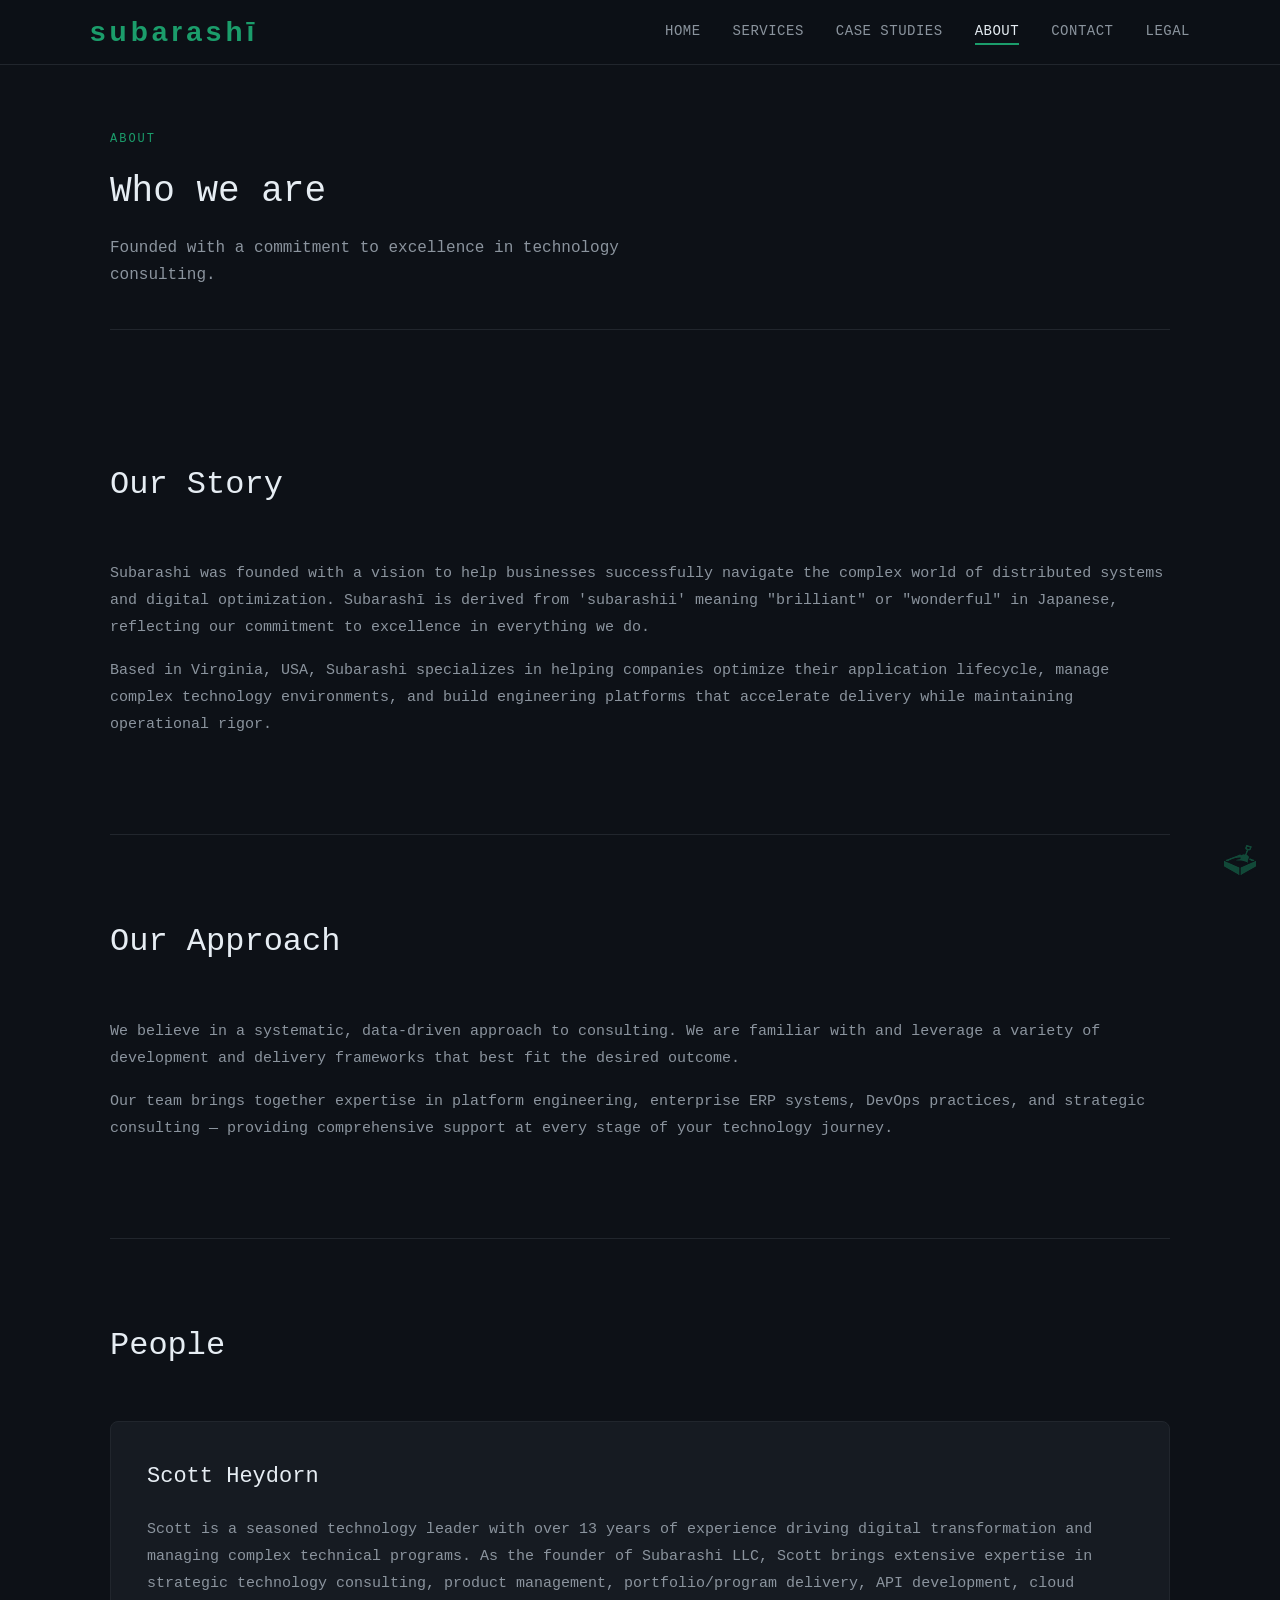
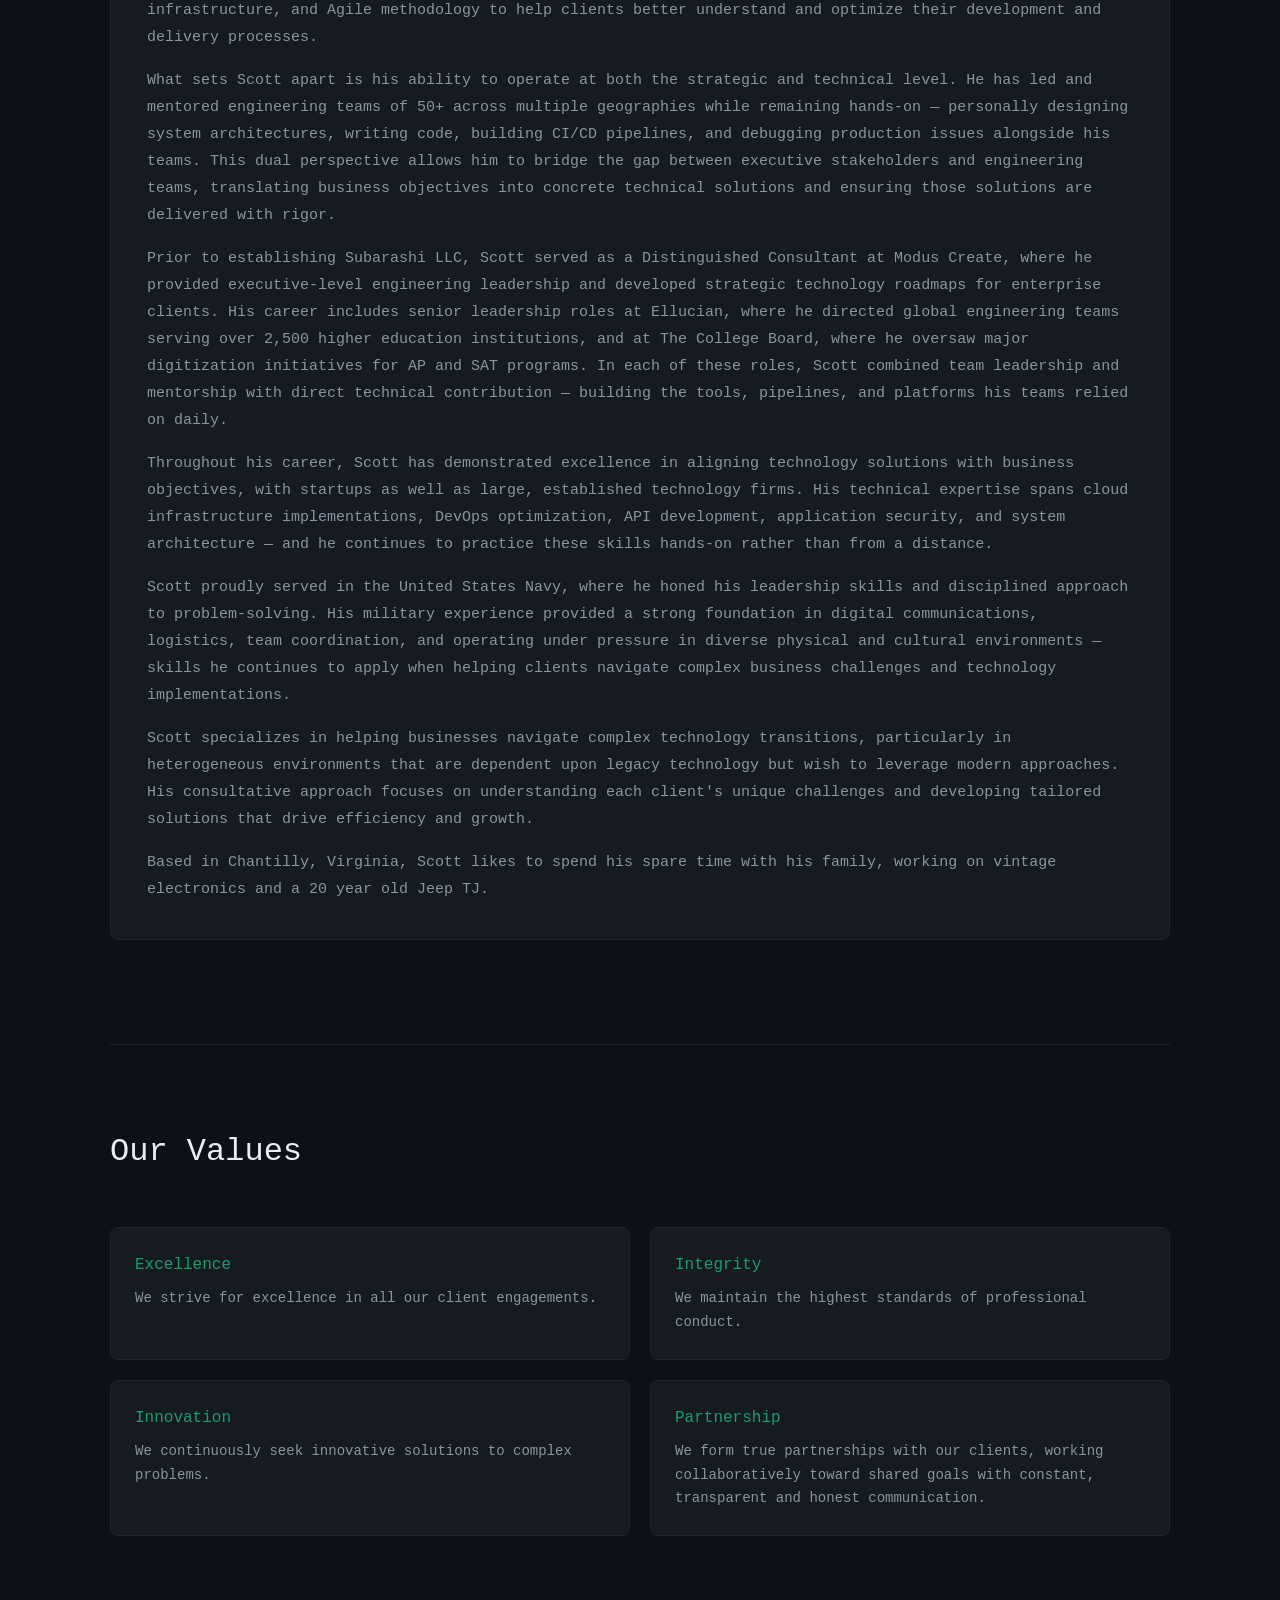
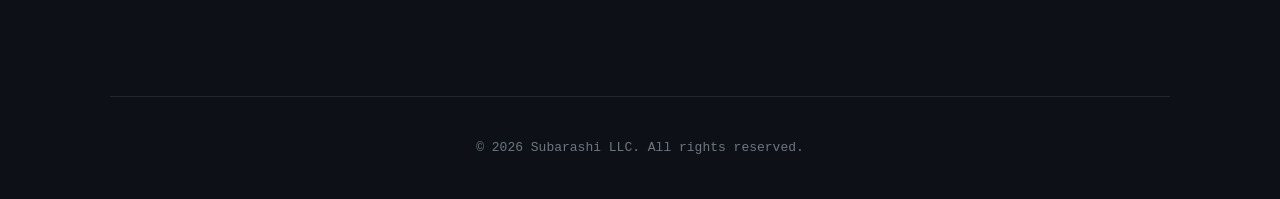
==== about.html @ 289e1848 "Use CSS mask-image for exact #1B9D6B green on floating icons Replaced CSS filter approximation with " ====
<!DOCTYPE html>
<html lang="en">
<head>
    <script data-goatcounter="https://subarashillc.goatcounter.com/count" async src="//gc.zgo.at/count.js"></script>
    <meta charset="UTF-8">
    <meta name="viewport" content="width=device-width, initial-scale=1.0">
    <title>About - Subarashi LLC</title>
    <link rel="stylesheet" href="styles/styles.css">
    <link rel="icon" type="image/png" sizes="32x32" href="/favicon-32x32.png">
    <link rel="icon" type="image/png" sizes="16x16" href="/favicon-16x16.png">
</head>
<body>
    <nav class="site-nav">
        <div class="nav-inner">
            <a href="index.html" class="nav-logo">subarash&#299;</a>
            <button class="nav-toggle" onclick="document.querySelector('.nav-links').classList.toggle('open')" aria-label="Toggle navigation">&#9776;</button>
            <ul class="nav-links">
                <li><a href="index.html">Home</a></li>
                <li><a href="services.html">Services</a></li>
                <li><a href="case-studies.html">Case Studies</a></li>
                <li><a href="about.html" class="active">About</a></li>
                <li><a href="contact.html">Contact</a></li>
                <li><a href="legal.html">Legal</a></li>
            </ul>
        </div>
    </nav>

    <div class="container">
        <div class="page-header">
            <span class="section-label">About</span>
            <h1>Who we are</h1>
            <p>Founded with a commitment to excellence in technology consulting.</p>
        </div>

        <section class="section section-divider">
            <div class="section-header">
                <h2>Our Story</h2>
            </div>
            <p style="color: #8b949e; font-size: 15px; line-height: 1.8;">Subarashi was founded with a vision to help businesses successfully navigate the complex world of distributed systems and digital optimization. Subarash&#299; is derived from 'subarashii' meaning "brilliant" or "wonderful" in Japanese, reflecting our commitment to excellence in everything we do.</p>
            <p style="color: #8b949e; font-size: 15px; line-height: 1.8;">Based in Virginia, USA, Subarashi specializes in helping companies optimize their application lifecycle, manage complex technology environments, and build engineering platforms that accelerate delivery while maintaining operational rigor.</p>
        </section>

        <section class="section section-divider">
            <div class="section-header">
                <h2>Our Approach</h2>
            </div>
            <p style="color: #8b949e; font-size: 15px; line-height: 1.8;">We believe in a systematic, data-driven approach to consulting. We are familiar with and leverage a variety of development and delivery frameworks that best fit the desired outcome.</p>
            <p style="color: #8b949e; font-size: 15px; line-height: 1.8;">Our team brings together expertise in platform engineering, enterprise ERP systems, DevOps practices, and strategic consulting &mdash; providing comprehensive support at every stage of your technology journey.</p>
        </section>

        <section class="section section-divider">
            <div class="section-header">
                <h2>People</h2>
            </div>

            <div class="team-member">
                <h3>Scott Heydorn</h3>
                <p>Scott is a seasoned technology leader with over 13 years of experience driving digital transformation and managing complex technical programs. As the founder of Subarashi LLC, Scott brings extensive expertise in strategic technology consulting, product management, portfolio/program delivery, API development, cloud infrastructure, and Agile methodology to help clients better understand and optimize their development and delivery processes.</p>

                <p>What sets Scott apart is his ability to operate at both the strategic and technical level. He has led and mentored engineering teams of 50+ across multiple geographies while remaining hands-on &mdash; personally designing system architectures, writing code, building CI/CD pipelines, and debugging production issues alongside his teams. This dual perspective allows him to bridge the gap between executive stakeholders and engineering teams, translating business objectives into concrete technical solutions and ensuring those solutions are delivered with rigor.</p>

                <p>Prior to establishing Subarashi LLC, Scott served as a Distinguished Consultant at Modus Create, where he provided executive-level engineering leadership and developed strategic technology roadmaps for enterprise clients. His career includes senior leadership roles at Ellucian, where he directed global engineering teams serving over 2,500 higher education institutions, and at The College Board, where he oversaw major digitization initiatives for AP and SAT programs. In each of these roles, Scott combined team leadership and mentorship with direct technical contribution &mdash; building the tools, pipelines, and platforms his teams relied on daily.</p>

                <p>Throughout his career, Scott has demonstrated excellence in aligning technology solutions with business objectives, with startups as well as large, established technology firms. His technical expertise spans cloud infrastructure implementations, DevOps optimization, API development, application security, and system architecture &mdash; and he continues to practice these skills hands-on rather than from a distance.</p>

                <p>Scott proudly served in the United States Navy, where he honed his leadership skills and disciplined approach to problem-solving. His military experience provided a strong foundation in digital communications, logistics, team coordination, and operating under pressure in diverse physical and cultural environments &mdash; skills he continues to apply when helping clients navigate complex business challenges and technology implementations.</p>

                <p>Scott specializes in helping businesses navigate complex technology transitions, particularly in heterogeneous environments that are dependent upon legacy technology but wish to leverage modern approaches. His consultative approach focuses on understanding each client's unique challenges and developing tailored solutions that drive efficiency and growth.</p>

                <p>Based in Chantilly, Virginia, Scott likes to spend his spare time with his family, working on vintage electronics and a 20 year old Jeep TJ.</p>
            </div>
        </section>

        <section class="section">
            <div class="section-header">
                <h2>Our Values</h2>
            </div>

            <div class="values-grid">
                <div class="value-item">
                    <h3>Excellence</h3>
                    <p>We strive for excellence in all our client engagements.</p>
                </div>
                <div class="value-item">
                    <h3>Integrity</h3>
                    <p>We maintain the highest standards of professional conduct.</p>
                </div>
                <div class="value-item">
                    <h3>Innovation</h3>
                    <p>We continuously seek innovative solutions to complex problems.</p>
                </div>
                <div class="value-item">
                    <h3>Partnership</h3>
                    <p>We form true partnerships with our clients, working collaboratively toward shared goals with constant, transparent and honest communication.</p>
                </div>
            </div>
        </section>

        <footer class="site-footer">
            <p>&copy; 2026 Subarashi LLC. All rights reserved.</p>
        </footer>
    </div>

    <a href="sandbox.html" class="sandbox-link" aria-label="Sandbox"></a>
</body>
</html>
---- styles/styles.css ----
/* Subarashi LLC - Dark & Modern Theme */

/* Satoshi font */
@import url('https://api.fontshare.com/v2/css?f[]=satoshi@400,500,700&display=swap');

/* ===== Base & Reset ===== */
*, *::before, *::after {
    box-sizing: border-box;
}

body {
    font-family: "Andale Mono", "Courier New", monospace;
    background-color: #0d1117;
    margin: 0;
    padding: 0;
    line-height: 1.7;
    color: #e6edf3;
}

a {
    color: #1B9D6B;
    text-decoration: none;
    transition: color 0.2s;
}

a:hover {
    color: #22b87d;
}

img {
    max-width: 100%;
    height: auto;
}

/* ===== Layout ===== */
.container {
    width: 90%;
    max-width: 1100px;
    margin: 0 auto;
    padding: 0 20px;
}

/* ===== Navigation ===== */
.site-nav {
    position: sticky;
    top: 0;
    z-index: 100;
    background-color: rgba(13, 17, 23, 0.95);
    backdrop-filter: blur(12px);
    border-bottom: 1px solid #21262d;
    padding: 0 20px;
}

.nav-inner {
    max-width: 1100px;
    margin: 0 auto;
    display: flex;
    align-items: center;
    justify-content: space-between;
    height: 64px;
}

.nav-logo {
    font-family: 'Satoshi', sans-serif;
    font-weight: 700;
    font-size: 28px;
    letter-spacing: 4px;
    text-transform: lowercase;
    color: #1B9D6B;
    text-decoration: none;
}

.nav-logo:hover {
    color: #22b87d;
}

.nav-links {
    display: flex;
    gap: 32px;
    list-style: none;
    margin: 0;
    padding: 0;
}

.nav-links a {
    color: #8b949e;
    font-size: 14px;
    letter-spacing: 0.5px;
    text-transform: uppercase;
    padding: 4px 0;
    border-bottom: 2px solid transparent;
    transition: color 0.2s, border-color 0.2s;
}

.nav-links a:hover,
.nav-links a.active {
    color: #e6edf3;
    border-bottom-color: #1B9D6B;
}

/* Mobile nav toggle */
.nav-toggle {
    display: none;
    background: none;
    border: none;
    color: #e6edf3;
    font-size: 24px;
    cursor: pointer;
    padding: 8px;
}

/* ===== Hero Section ===== */
.hero {
    padding: 100px 0 80px;
    text-align: center;
}

.hero h1 {
    font-size: 44px;
    font-weight: 400;
    margin: 0 0 24px;
    color: #e6edf3;
    letter-spacing: -0.5px;
}

.hero .accent {
    color: #1B9D6B;
}

.hero p {
    font-size: 18px;
    color: #8b949e;
    max-width: 680px;
    margin: 0 auto 40px;
    line-height: 1.8;
}

.hero-cta {
    display: flex;
    gap: 16px;
    justify-content: center;
    flex-wrap: wrap;
}

/* ===== Buttons ===== */
.btn {
    display: inline-block;
    padding: 12px 28px;
    border-radius: 6px;
    font-family: "Andale Mono", "Courier New", monospace;
    font-size: 14px;
    letter-spacing: 0.5px;
    text-transform: uppercase;
    text-decoration: none;
    transition: all 0.2s;
    cursor: pointer;
    border: none;
}

.btn-primary {
    background-color: #1B9D6B;
    color: #fff;
}

.btn-primary:hover {
    background-color: #22b87d;
    color: #fff;
}

.btn-outline {
    background: transparent;
    color: #8b949e;
    border: 1px solid #30363d;
}

.btn-outline:hover {
    color: #e6edf3;
    border-color: #8b949e;
}

/* ===== Section Layout ===== */
.section {
    padding: 80px 0;
}

.section-divider {
    border-bottom: 1px solid #21262d;
}

.section-header {
    margin-bottom: 48px;
}

.section-header h2 {
    font-size: 32px;
    font-weight: 400;
    margin: 0 0 16px;
    color: #e6edf3;
}

.section-header p {
    color: #8b949e;
    font-size: 16px;
    max-width: 600px;
}

.section-label {
    display: inline-block;
    font-size: 12px;
    letter-spacing: 2px;
    text-transform: uppercase;
    color: #1B9D6B;
    margin-bottom: 12px;
}

/* ===== Cards ===== */
.card {
    background-color: #161b22;
    border: 1px solid #21262d;
    border-radius: 8px;
    padding: 32px;
    transition: border-color 0.2s;
}

.card:hover {
    border-color: #30363d;
}

.card h3 {
    font-size: 20px;
    font-weight: 400;
    margin: 0 0 16px;
    color: #e6edf3;
}

.card p {
    color: #8b949e;
    margin: 0;
    font-size: 15px;
}

/* Card grid */
.card-grid {
    display: grid;
    gap: 24px;
}

.card-grid-2 {
    grid-template-columns: repeat(2, 1fr);
}

.card-grid-3 {
    grid-template-columns: repeat(3, 1fr);
}

/* ===== Service Cards ===== */
.service-card {
    background-color: #161b22;
    border: 1px solid #21262d;
    border-radius: 8px;
    padding: 36px;
    margin-bottom: 24px;
    border-left: 3px solid #1B9D6B;
    transition: border-color 0.2s;
}

.service-card:hover {
    border-color: #30363d;
    border-left-color: #22b87d;
}

.service-card h3 {
    font-size: 22px;
    font-weight: 400;
    margin: 0 0 16px;
    color: #e6edf3;
}

.service-card p {
    color: #8b949e;
    margin: 0;
    font-size: 15px;
    line-height: 1.8;
}

/* ===== Case Study Cards ===== */
.case-study {
    background-color: #161b22;
    border: 1px solid #21262d;
    border-radius: 8px;
    padding: 40px;
    margin-bottom: 32px;
}

.case-study-header {
    margin-bottom: 28px;
    padding-bottom: 24px;
    border-bottom: 1px solid #21262d;
}

.case-study-header h3 {
    font-size: 24px;
    font-weight: 400;
    margin: 0 0 8px;
    color: #e6edf3;
}

.case-study-header .industry {
    font-size: 14px;
    color: #1B9D6B;
    letter-spacing: 0.5px;
}

.case-study h4 {
    font-size: 16px;
    font-weight: 400;
    color: #e6edf3;
    margin: 24px 0 12px;
    text-transform: uppercase;
    letter-spacing: 1px;
}

.case-study p {
    color: #8b949e;
    font-size: 15px;
    line-height: 1.8;
    margin: 0 0 16px;
}

.case-study ul {
    color: #8b949e;
    font-size: 15px;
    line-height: 1.8;
    padding-left: 20px;
}

.case-study li {
    margin-bottom: 8px;
}

.metrics-grid {
    display: grid;
    grid-template-columns: repeat(auto-fit, minmax(180px, 1fr));
    gap: 16px;
    margin-top: 24px;
}

.metric {
    background-color: #0d1117;
    border: 1px solid #21262d;
    border-radius: 6px;
    padding: 20px;
    text-align: center;
}

.metric .value {
    display: block;
    font-size: 28px;
    color: #1B9D6B;
    margin-bottom: 4px;
}

.metric .label {
    font-size: 12px;
    color: #8b949e;
    text-transform: uppercase;
    letter-spacing: 1px;
}

/* ===== Highlights (homepage service preview) ===== */
.highlights {
    display: grid;
    grid-template-columns: repeat(3, 1fr);
    gap: 24px;
    margin-top: 48px;
}

.highlight-card {
    background-color: #161b22;
    border: 1px solid #21262d;
    border-radius: 8px;
    padding: 32px 24px;
    text-align: center;
    transition: border-color 0.2s;
}

.highlight-card:hover {
    border-color: #30363d;
}

.highlight-icon {
    font-size: 32px;
    margin-bottom: 16px;
    display: block;
    color: #1B9D6B;
    font-family: monospace;
}

.highlight-card h3 {
    font-size: 16px;
    font-weight: 400;
    color: #e6edf3;
    margin: 0 0 12px;
}

.highlight-card p {
    color: #8b949e;
    font-size: 14px;
    margin: 0;
    line-height: 1.7;
}

/* ===== About / Team ===== */
.team-member {
    background-color: #161b22;
    border: 1px solid #21262d;
    border-radius: 8px;
    padding: 36px;
    margin-bottom: 24px;
}

.team-member h3 {
    font-size: 22px;
    font-weight: 400;
    margin: 0 0 20px;
    color: #e6edf3;
}

.team-member p {
    color: #8b949e;
    font-size: 15px;
    line-height: 1.8;
    margin: 0 0 16px;
}

.team-member p:last-child {
    margin-bottom: 0;
}

.values-grid {
    display: grid;
    grid-template-columns: repeat(2, 1fr);
    gap: 20px;
}

.value-item {
    background-color: #161b22;
    border: 1px solid #21262d;
    border-radius: 8px;
    padding: 24px;
}

.value-item h3 {
    font-size: 16px;
    font-weight: 400;
    color: #1B9D6B;
    margin: 0 0 8px;
}

.value-item p {
    color: #8b949e;
    font-size: 14px;
    margin: 0;
}

/* ===== Contact ===== */
.contact-layout {
    display: grid;
    grid-template-columns: 1fr 1.5fr;
    gap: 40px;
}

.contact-info {
    margin-bottom: 0;
}

.contact-info p {
    color: #8b949e;
    font-size: 15px;
    margin-bottom: 20px;
}

.contact-detail {
    display: flex;
    align-items: center;
    gap: 12px;
    margin-bottom: 16px;
    color: #8b949e;
    font-size: 15px;
}

.contact-detail .label-text {
    color: #e6edf3;
    font-size: 14px;
    text-transform: uppercase;
    letter-spacing: 0.5px;
}

.contact-form {
    background-color: #161b22;
    border: 1px solid #21262d;
    border-radius: 8px;
    padding: 36px;
    border-left: none;
}

.form-group {
    margin-bottom: 20px;
}

label {
    display: block;
    margin-bottom: 6px;
    font-size: 14px;
    color: #8b949e;
    text-transform: uppercase;
    letter-spacing: 0.5px;
}

input, textarea, select {
    width: 100%;
    padding: 12px 14px;
    border: 1px solid #30363d;
    border-radius: 6px;
    font-family: "Andale Mono", "Courier New", monospace;
    font-size: 15px;
    background-color: #0d1117;
    color: #e6edf3;
    transition: border-color 0.2s;
}

input:focus, textarea:focus, select:focus {
    outline: none;
    border-color: #1B9D6B;
}

textarea {
    min-height: 150px;
    resize: vertical;
}

select {
    cursor: pointer;
    appearance: none;
    background-image: url("data:image/svg+xml,%3Csvg xmlns='http://www.w3.org/2000/svg' width='12' height='12' viewBox='0 0 12 12'%3E%3Cpath fill='%238b949e' d='M6 8L1 3h10z'/%3E%3C/svg%3E");
    background-repeat: no-repeat;
    background-position: right 14px center;
}

button[type="submit"] {
    background-color: #1B9D6B;
    color: #fff;
    border: none;
    padding: 14px 32px;
    border-radius: 6px;
    cursor: pointer;
    font-family: "Andale Mono", "Courier New", monospace;
    font-size: 14px;
    letter-spacing: 0.5px;
    text-transform: uppercase;
    transition: background-color 0.2s;
}

button[type="submit"]:hover {
    background-color: #22b87d;
}

button[type="submit"]:disabled {
    opacity: 0.6;
    cursor: not-allowed;
}

#formStatus {
    margin-top: 16px;
    font-size: 14px;
    color: #1B9D6B;
}

/* ===== Legal ===== */
.legal-section {
    margin-bottom: 48px;
}

.legal-section h3 {
    font-size: 16px;
    font-weight: 400;
    color: #e6edf3;
    margin-top: 24px;
}

.legal-section p {
    color: #8b949e;
    font-size: 15px;
}

/* ===== Page Header (non-hero) ===== */
.page-header {
    padding: 60px 0 40px;
    border-bottom: 1px solid #21262d;
    margin-bottom: 48px;
}

.page-header h1 {
    font-size: 36px;
    font-weight: 400;
    margin: 0 0 12px;
    color: #e6edf3;
}

.page-header p {
    color: #8b949e;
    font-size: 16px;
    margin: 0;
    max-width: 600px;
}

/* ===== Footer ===== */
.site-footer {
    border-top: 1px solid #21262d;
    padding: 40px 0;
    margin-top: 80px;
    text-align: center;
}

.site-footer p {
    color: #6e7681;
    font-size: 13px;
    margin: 0;
}

/* ===== Sandbox Link (fixed) ===== */
.sandbox-link {
    position: fixed;
    bottom: 24px;
    right: 24px;
    z-index: 9999;
    width: 32px;
    height: 32px;
    opacity: 0.4;
    transition: opacity 0.2s;
    background-color: #1B9D6B;
    -webkit-mask: url(../images/sandbox.png) center/contain no-repeat;
    mask: url(../images/sandbox.png) center/contain no-repeat;
}

.sandbox-link:hover {
    opacity: 0.8;
}

/* ===== Sandbox Page ===== */
.sandbox-hero {
    text-align: center;
    padding: 80px 0 48px;
}

.sandbox-hero h1 {
    font-size: 36px;
    font-weight: 400;
    margin: 0 0 20px;
}

.sandbox-hero p {
    color: #8b949e;
    max-width: 600px;
    margin: 0 auto;
    font-size: 15px;
}

.project-table {
    width: 100%;
    background-color: #161b22;
    border-radius: 8px;
    border-collapse: collapse;
    border: 1px solid #21262d;
    margin-bottom: 40px;
    overflow: hidden;
}

.project-table th {
    background-color: #1c2128;
    color: #1B9D6B;
    text-align: left;
    padding: 14px 20px;
    font-weight: 400;
    font-size: 12px;
    text-transform: uppercase;
    letter-spacing: 1.5px;
    border-bottom: 1px solid #21262d;
}

.project-table td {
    padding: 14px 20px;
    border-bottom: 1px solid #21262d;
    color: #8b949e;
    font-size: 14px;
}

.project-table tr:last-child td {
    border-bottom: none;
}

.project-table tr:hover td {
    background-color: #1c2128;
}

.project-table td:first-child {
    color: #e6edf3;
}

.project-link {
    color: #1B9D6B;
}

.project-link:hover {
    color: #22b87d;
}

.project-section {
    display: none;
    background-color: #161b22;
    border: 1px solid #21262d;
    padding: 36px;
    border-radius: 8px;
    margin-bottom: 40px;
}

.project-section:target {
    display: block;
}

.project-section h2 {
    font-size: 24px;
    font-weight: 400;
    margin: 0 0 20px;
    padding-bottom: 16px;
    border-bottom: 1px solid #21262d;
    color: #e6edf3;
}

.project-section p {
    color: #8b949e;
    font-size: 15px;
}

.back-to-table {
    display: inline-block;
    margin-top: 20px;
    color: #1B9D6B;
    font-size: 14px;
}

.sandbox-home-link {
    position: fixed;
    bottom: 24px;
    right: 24px;
    z-index: 9999;
    width: 32px;
    height: 32px;
    opacity: 0.4;
    transition: opacity 0.2s;
    background-color: #1B9D6B;
    -webkit-mask: url(../images/home.png) center/contain no-repeat;
    mask: url(../images/home.png) center/contain no-repeat;
}

.sandbox-home-link:hover {
    opacity: 0.8;
}

/* ===== Typography ===== */
h1, h2, h3, h4 {
    font-weight: 400;
}

h2 {
    font-size: 28px;
    margin-top: 0;
    margin-bottom: 20px;
    color: #e6edf3;
}

h3 {
    font-size: 20px;
    margin-top: 24px;
    color: #e6edf3;
}

p {
    margin-bottom: 16px;
}

/* ===== Responsive ===== */
@media (max-width: 768px) {
    .nav-links {
        display: none;
        flex-direction: column;
        position: absolute;
        top: 64px;
        left: 0;
        right: 0;
        background-color: rgba(13, 17, 23, 0.98);
        border-bottom: 1px solid #21262d;
        padding: 16px 24px;
        gap: 0;
    }

    .nav-links.open {
        display: flex;
    }

    .nav-links a {
        padding: 12px 0;
        border-bottom: none;
    }

    .nav-toggle {
        display: block;
    }

    .hero {
        padding: 60px 0 48px;
    }

    .hero h1 {
        font-size: 28px;
    }

    .hero p {
        font-size: 16px;
    }

    .highlights {
        grid-template-columns: 1fr;
    }

    .card-grid-2,
    .card-grid-3 {
        grid-template-columns: 1fr;
    }

    .values-grid {
        grid-template-columns: 1fr;
    }

    .contact-layout {
        grid-template-columns: 1fr;
    }

    .page-header {
        padding: 40px 0 24px;
    }

    .page-header h1 {
        font-size: 28px;
    }

    .metrics-grid {
        grid-template-columns: repeat(2, 1fr);
    }

    .section {
        padding: 48px 0;
    }

    .case-study {
        padding: 24px;
    }
}

@media (max-width: 480px) {
    .metrics-grid {
        grid-template-columns: 1fr;
    }

    .hero-cta {
        flex-direction: column;
        align-items: center;
    }
}
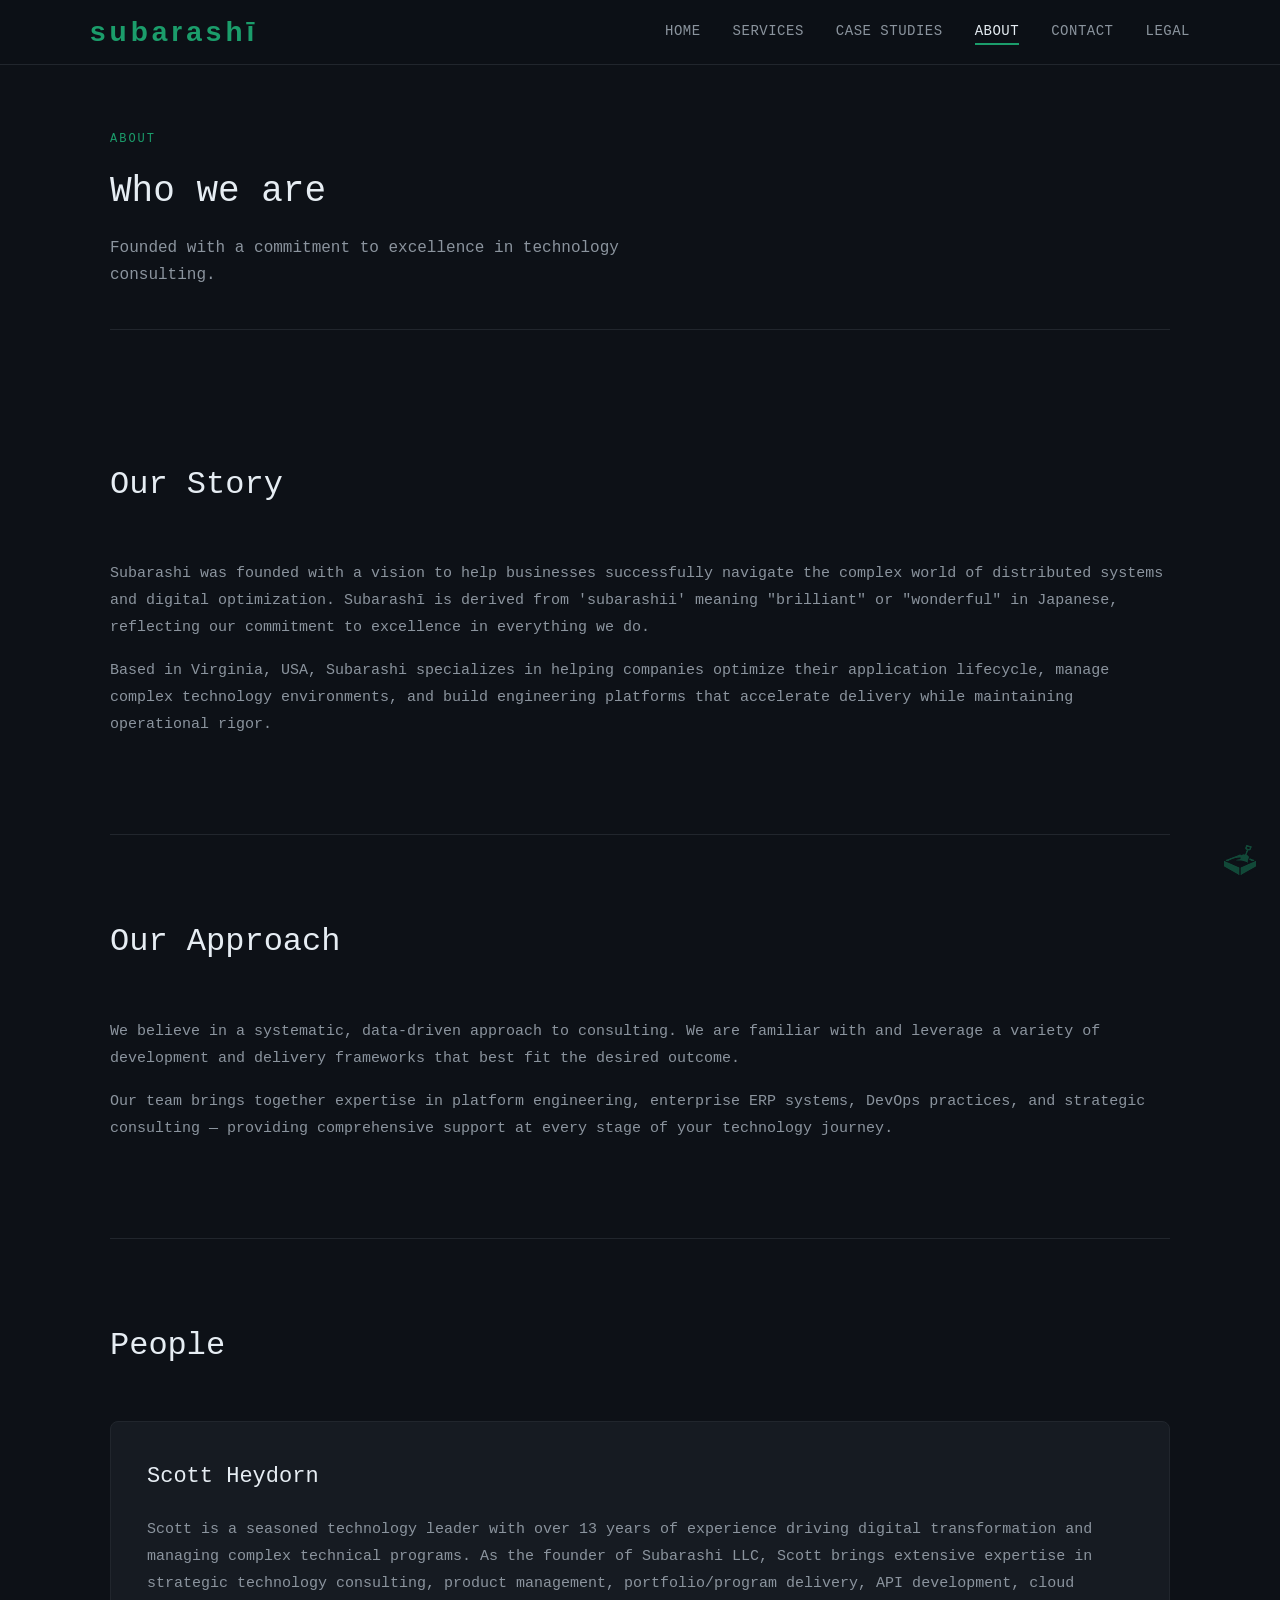
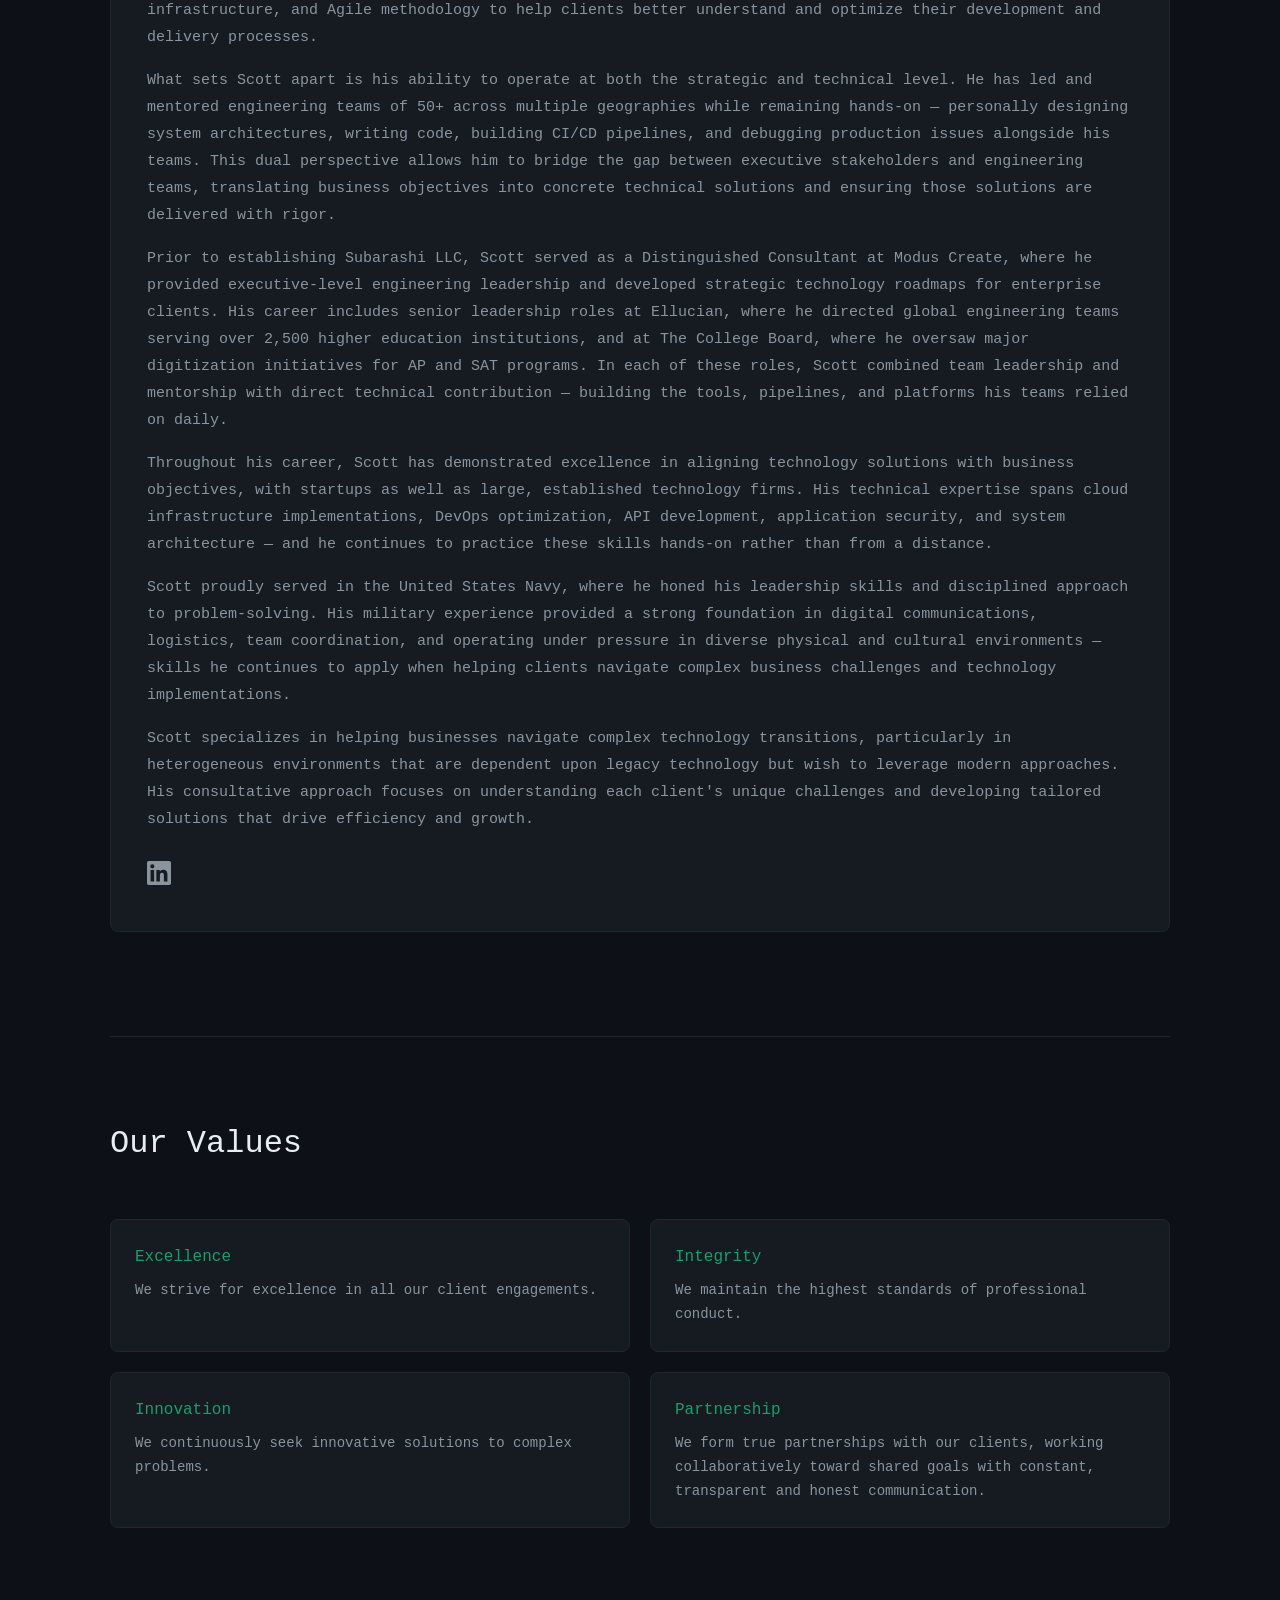
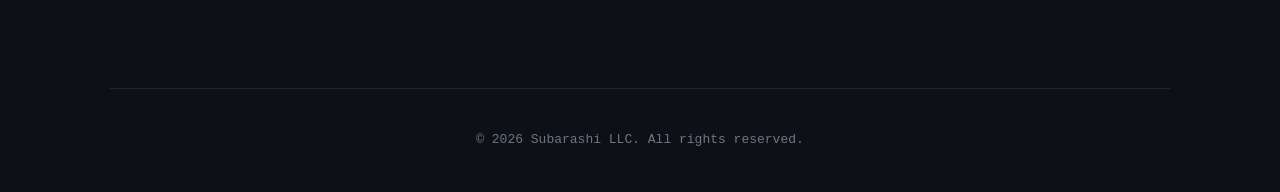
==== commit b60c160c: "Replace personal bio line with LinkedIn icon link on about page Co-Authored-By: Claude Opus 4.6 <nor" ====
--- a/about.html
+++ b/about.html
@@ -67,7 +67,9 @@
 
                 <p>Scott specializes in helping businesses navigate complex technology transitions, particularly in heterogeneous environments that are dependent upon legacy technology but wish to leverage modern approaches. His consultative approach focuses on understanding each client's unique challenges and developing tailored solutions that drive efficiency and growth.</p>
 
-                <p>Based in Chantilly, Virginia, Scott likes to spend his spare time with his family, working on vintage electronics and a 20 year old Jeep TJ.</p>
+                <a href="https://www.linkedin.com/in/scottheydorn/" target="_blank" rel="noopener noreferrer" aria-label="Scott Heydorn on LinkedIn" class="linkedin-link">
+                    <svg xmlns="http://www.w3.org/2000/svg" width="24" height="24" viewBox="0 0 24 24" fill="currentColor"><path d="M20.447 20.452h-3.554v-5.569c0-1.328-.027-3.037-1.852-3.037-1.853 0-2.136 1.445-2.136 2.939v5.667H9.351V9h3.414v1.561h.046c.477-.9 1.637-1.85 3.37-1.85 3.601 0 4.267 2.37 4.267 5.455v6.286zM5.337 7.433a2.062 2.062 0 01-2.063-2.065 2.064 2.064 0 112.063 2.065zm1.782 13.019H3.555V9h3.564v11.452zM22.225 0H1.771C.792 0 0 .774 0 1.729v20.542C0 23.227.792 24 1.771 24h20.451C23.2 24 24 23.227 24 22.271V1.729C24 .774 23.2 0 22.222 0h.003z"/></svg>
+                </a>
             </div>
         </section>
 
--- a/styles/styles.css
+++ b/styles/styles.css
@@ -437,6 +437,22 @@
     margin-bottom: 0;
 }
 
+.linkedin-link {
+    display: inline-block;
+    margin-top: 12px;
+    color: #8b949e;
+    transition: color 0.2s;
+}
+
+.linkedin-link:hover {
+    color: #1B9D6B;
+}
+
+.linkedin-link svg {
+    width: 24px;
+    height: 24px;
+}
+
 .values-grid {
     display: grid;
     grid-template-columns: repeat(2, 1fr);
@@ -647,16 +663,218 @@
     opacity: 0.8;
 }
 
+/* ===== Sandbox Project Content ===== */
+.project-section figure {
+    margin: 1.5rem 0;
+}
+
+.project-section figure img {
+    max-width: 50%;
+    height: auto;
+    display: block;
+    border-radius: 4px;
+    margin: 0 auto;
+    cursor: zoom-in;
+}
+
+/* ===== Lightbox Overlay ===== */
+.lightbox-overlay {
+    display: none;
+    position: fixed;
+    top: 0;
+    left: 0;
+    width: 100%;
+    height: 100%;
+    background: rgba(0, 0, 0, 0.9);
+    z-index: 10000;
+    justify-content: center;
+    align-items: center;
+    cursor: zoom-out;
+}
+
+.lightbox-overlay.active {
+    display: flex;
+}
+
+.lightbox-overlay img {
+    max-width: 90%;
+    max-height: 90vh;
+    border-radius: 4px;
+}
+
+.lightbox-close {
+    position: fixed;
+    top: 20px;
+    right: 24px;
+    z-index: 10001;
+    color: #8b949e;
+    font-size: 28px;
+    cursor: pointer;
+    background: none;
+    border: none;
+    line-height: 1;
+    transition: color 0.2s;
+}
+
+.lightbox-close:hover {
+    color: #c9d1d9;
+}
+
+#pragotron-master-clock figure img {
+    max-width: 25%;
+}
+
+.project-section figcaption {
+    font-size: 0.85em;
+    color: #8b949e;
+    margin-top: 0.5rem;
+    font-style: italic;
+    text-align: center;
+}
+
+.project-section pre {
+    background: #161b22;
+    border: 1px solid #21262d;
+    padding: 1rem;
+    overflow-x: auto;
+    border-radius: 4px;
+    margin: 1rem 0;
+}
+
+.project-section pre code {
+    font-family: ui-monospace, SFMono-Regular, Menlo, monospace;
+    font-size: 0.85em;
+    color: #c9d1d9;
+}
+
+.project-section ol {
+    padding-left: 1.5rem;
+}
+
+.project-section ol li {
+    margin-bottom: 0.5rem;
+}
+
 /* ===== Sandbox Page ===== */
 .sandbox-hero {
     text-align: center;
     padding: 80px 0 48px;
+    position: relative;
+}
+
+.sand-cloud {
+    position: absolute;
+    top: 55px;
+    left: 50%;
+    transform: translateX(-50%);
+    width: 500px;
+    height: 180px;
+    pointer-events: none;
+}
+
+.sand-particles {
+    position: absolute;
+    width: 4px;
+    height: 4px;
+    top: 50%;
+    left: 50%;
+    border-radius: 50%;
+    background: transparent;
+    box-shadow:
+        /* dense inner cluster */
+        -12px -5px 5px 1px rgba(194, 164, 108, 0.30),
+        8px -12px 6px 2px rgba(210, 180, 120, 0.28),
+        -25px 10px 5px 1px rgba(220, 190, 130, 0.25),
+        20px 8px 7px 2px rgba(194, 164, 108, 0.26),
+        -5px 18px 5px 1px rgba(210, 180, 120, 0.22),
+        35px -5px 6px 2px rgba(194, 164, 108, 0.24),
+        -40px -8px 7px 1px rgba(220, 190, 130, 0.22),
+        15px -22px 5px 2px rgba(194, 164, 108, 0.20),
+        /* mid ring - chunkier */
+        -65px -18px 7px 2px rgba(194, 164, 108, 0.28),
+        -50px 15px 8px 3px rgba(210, 180, 120, 0.24),
+        -80px 5px 6px 2px rgba(220, 190, 130, 0.20),
+        55px -20px 7px 2px rgba(194, 164, 108, 0.26),
+        70px 10px 8px 3px rgba(210, 180, 120, 0.22),
+        45px 22px 6px 2px rgba(194, 164, 108, 0.20),
+        -35px -30px 7px 2px rgba(220, 190, 130, 0.18),
+        30px -28px 6px 1px rgba(194, 164, 108, 0.22),
+        -55px 28px 8px 2px rgba(210, 180, 120, 0.16),
+        60px -32px 7px 2px rgba(194, 164, 108, 0.18),
+        -20px 35px 6px 2px rgba(220, 190, 130, 0.15),
+        /* outer scatter - messy spread */
+        -110px -12px 8px 3px rgba(194, 164, 108, 0.16),
+        -95px 20px 7px 2px rgba(210, 180, 120, 0.14),
+        -130px 8px 9px 3px rgba(194, 164, 108, 0.10),
+        100px -15px 8px 2px rgba(220, 190, 130, 0.16),
+        120px 5px 7px 3px rgba(194, 164, 108, 0.14),
+        85px 25px 9px 2px rgba(210, 180, 120, 0.12),
+        140px -8px 8px 2px rgba(194, 164, 108, 0.08),
+        -140px -5px 7px 2px rgba(210, 180, 120, 0.08),
+        -120px 30px 9px 3px rgba(220, 190, 130, 0.07),
+        110px 30px 8px 2px rgba(194, 164, 108, 0.09),
+        /* stray outliers */
+        -160px 15px 6px 2px rgba(194, 164, 108, 0.06),
+        160px -18px 7px 2px rgba(210, 180, 120, 0.06),
+        -150px -25px 8px 3px rgba(220, 190, 130, 0.05),
+        150px 20px 6px 2px rgba(194, 164, 108, 0.06),
+        -10px -42px 7px 2px rgba(210, 180, 120, 0.08),
+        25px 40px 6px 2px rgba(194, 164, 108, 0.07),
+        -70px -40px 8px 2px rgba(220, 190, 130, 0.08),
+        80px -42px 7px 3px rgba(194, 164, 108, 0.07),
+        -45px 42px 6px 2px rgba(210, 180, 120, 0.06),
+        50px 38px 8px 2px rgba(220, 190, 130, 0.07);
 }
 
 .sandbox-hero h1 {
-    font-size: 36px;
-    font-weight: 400;
+    font-family: 'Satoshi', sans-serif;
+    font-size: 42px;
+    font-weight: 700;
+    color: #1B9D6B;
     margin: 0 0 20px;
+    position: relative;
+    display: inline-block;
+}
+
+.sandbox-hero h1::before {
+    content: '';
+    position: absolute;
+    top: 50%;
+    left: 50%;
+    transform: translate(-50%, -50%);
+    width: 420px;
+    height: 160px;
+    background: radial-gradient(ellipse at center,
+        rgba(194, 164, 108, 0.22) 0%,
+        rgba(194, 164, 108, 0.12) 30%,
+        rgba(194, 164, 108, 0.05) 55%,
+        transparent 75%);
+    border-radius: 50%;
+    z-index: 0;
+    pointer-events: none;
+}
+
+.sandbox-hero h1 span {
+    position: relative;
+    z-index: 1;
+}
+
+.sandbox-hero h1::after {
+    content: '';
+    position: absolute;
+    top: 55%;
+    left: 50%;
+    transform: translate(-50%, -50%);
+    width: 320px;
+    height: 110px;
+    background: radial-gradient(ellipse at center,
+        rgba(210, 180, 120, 0.16) 0%,
+        rgba(210, 180, 120, 0.08) 40%,
+        transparent 70%);
+    border-radius: 50%;
+    z-index: 0;
+    pointer-events: none;
+    filter: blur(2px);
 }
 
 .sandbox-hero p {
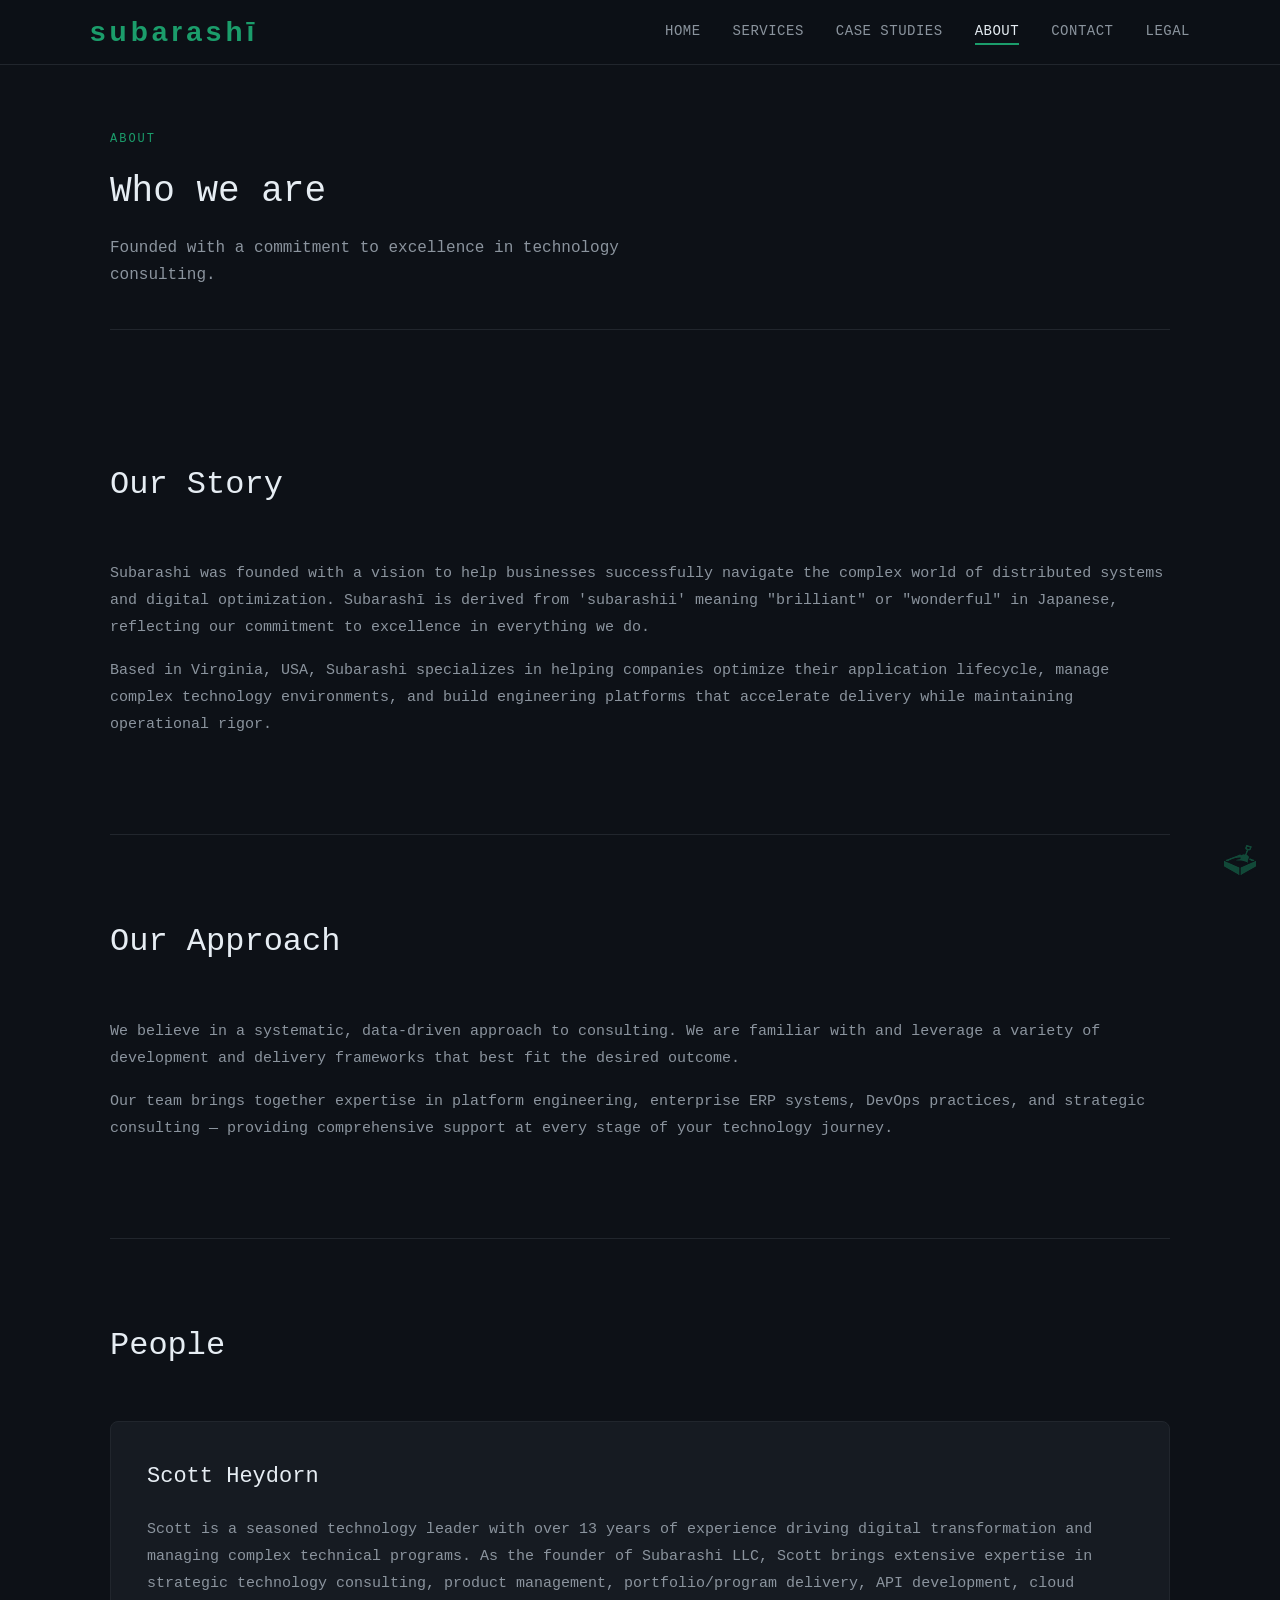
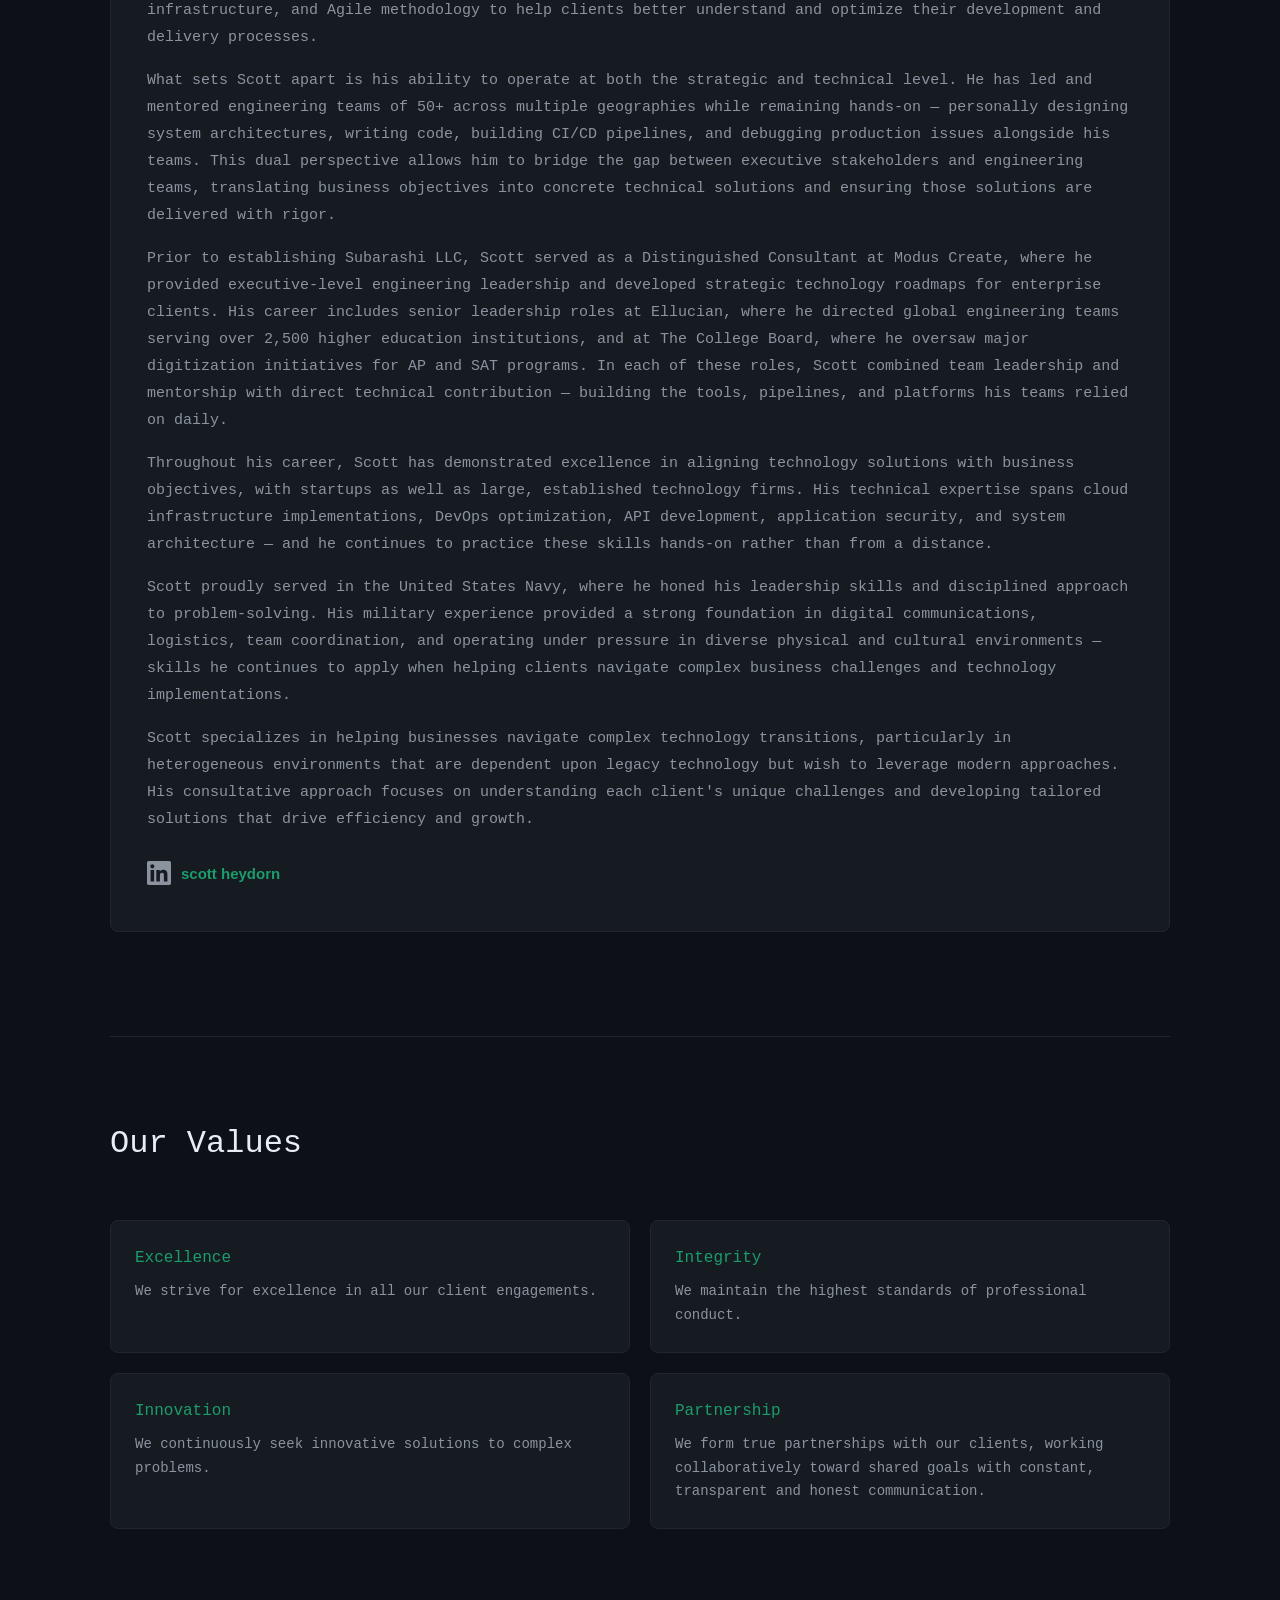
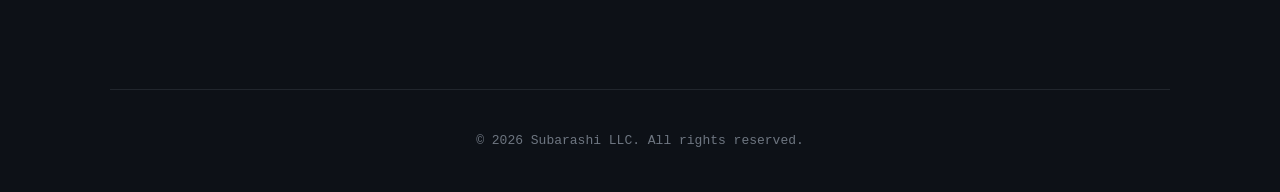
==== commit dab9c755: "Add green Satoshi name text next to LinkedIn icon Co-Authored-By: Claude Opus 4.6 <noreply@anthropic" ====
--- a/about.html
+++ b/about.html
@@ -69,6 +69,7 @@
 
                 <a href="https://www.linkedin.com/in/scottheydorn/" target="_blank" rel="noopener noreferrer" aria-label="Scott Heydorn on LinkedIn" class="linkedin-link">
                     <svg xmlns="http://www.w3.org/2000/svg" width="24" height="24" viewBox="0 0 24 24" fill="currentColor"><path d="M20.447 20.452h-3.554v-5.569c0-1.328-.027-3.037-1.852-3.037-1.853 0-2.136 1.445-2.136 2.939v5.667H9.351V9h3.414v1.561h.046c.477-.9 1.637-1.85 3.37-1.85 3.601 0 4.267 2.37 4.267 5.455v6.286zM5.337 7.433a2.062 2.062 0 01-2.063-2.065 2.064 2.064 0 112.063 2.065zm1.782 13.019H3.555V9h3.564v11.452zM22.225 0H1.771C.792 0 0 .774 0 1.729v20.542C0 23.227.792 24 1.771 24h20.451C23.2 24 24 23.227 24 22.271V1.729C24 .774 23.2 0 22.222 0h.003z"/></svg>
+                    <span class="linkedin-name">scott heydorn</span>
                 </a>
             </div>
         </section>
--- a/styles/styles.css
+++ b/styles/styles.css
@@ -438,9 +438,12 @@
 }
 
 .linkedin-link {
-    display: inline-block;
+    display: inline-flex;
+    align-items: center;
+    gap: 10px;
     margin-top: 12px;
     color: #8b949e;
+    text-decoration: none;
     transition: color 0.2s;
 }
 
@@ -451,6 +454,14 @@
 .linkedin-link svg {
     width: 24px;
     height: 24px;
+    flex-shrink: 0;
+}
+
+.linkedin-name {
+    font-family: 'Satoshi', sans-serif;
+    font-weight: 700;
+    font-size: 15px;
+    color: #1B9D6B;
 }
 
 .values-grid {
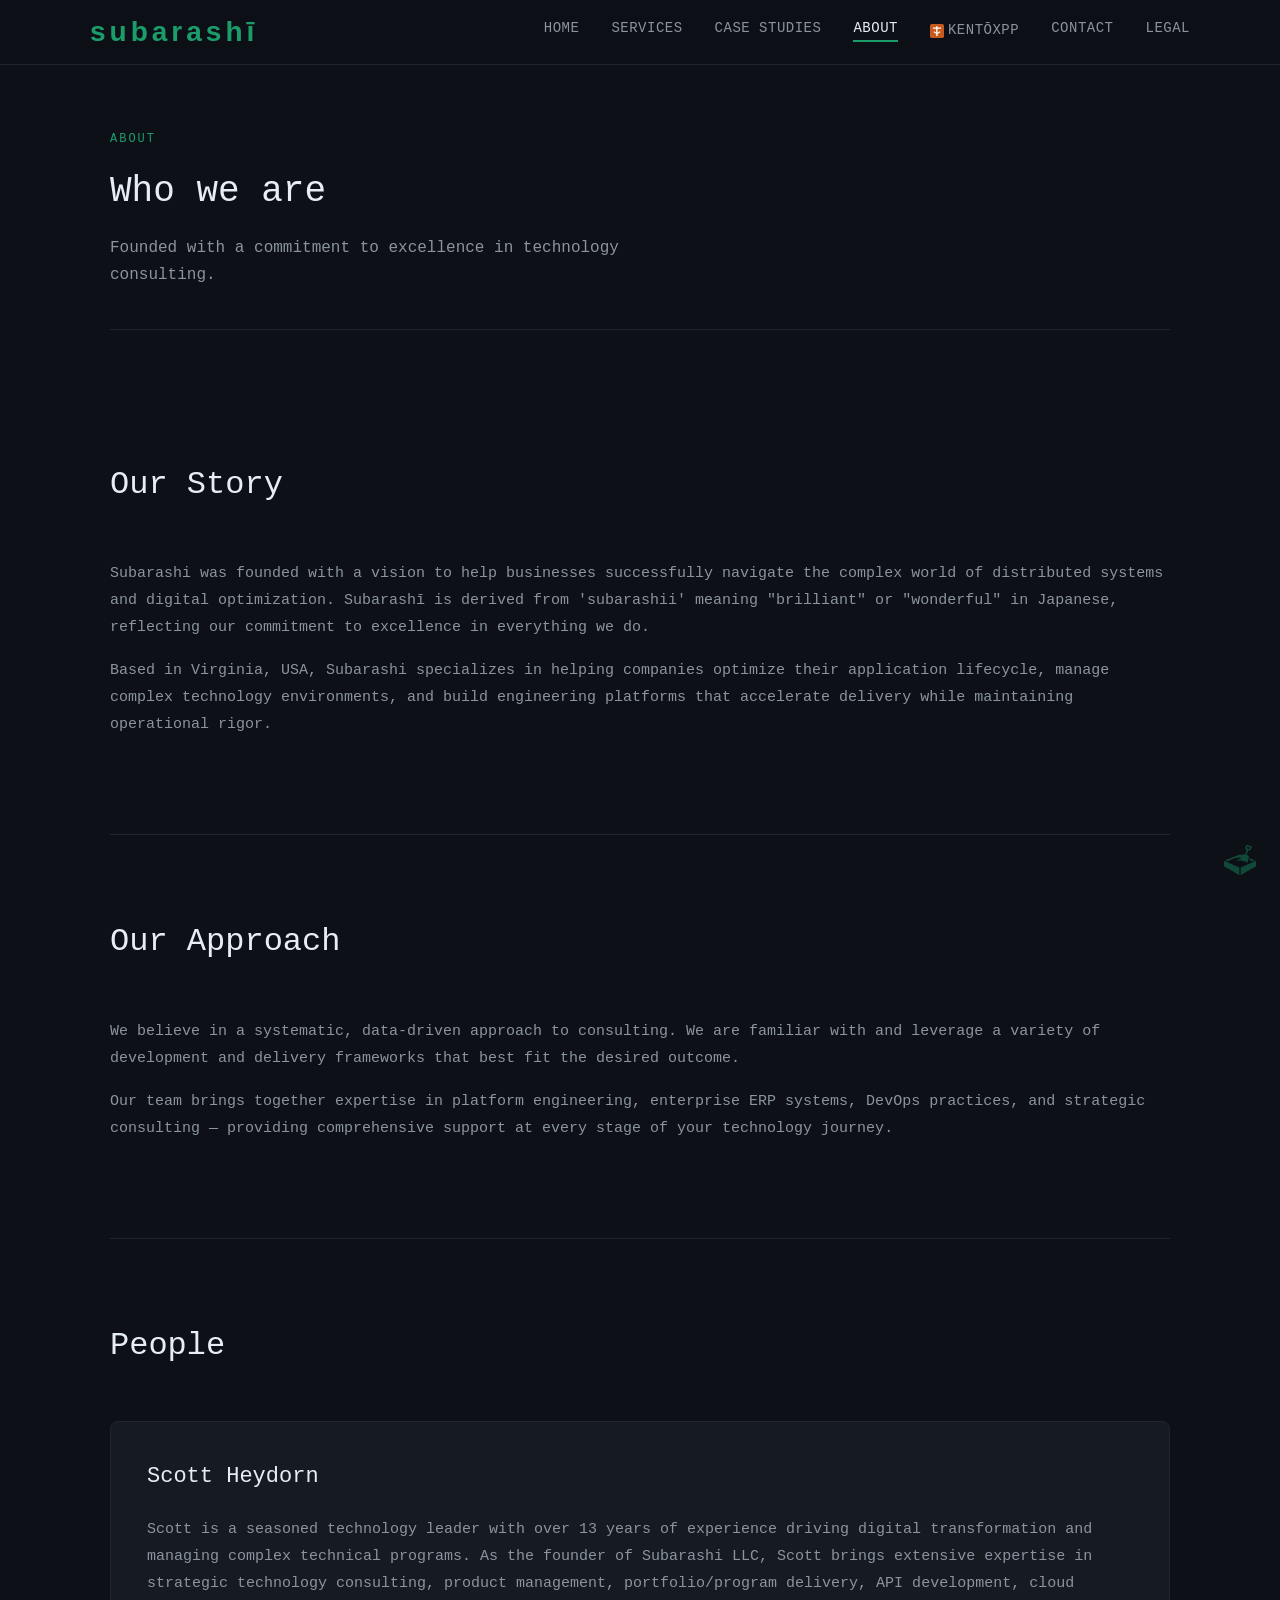
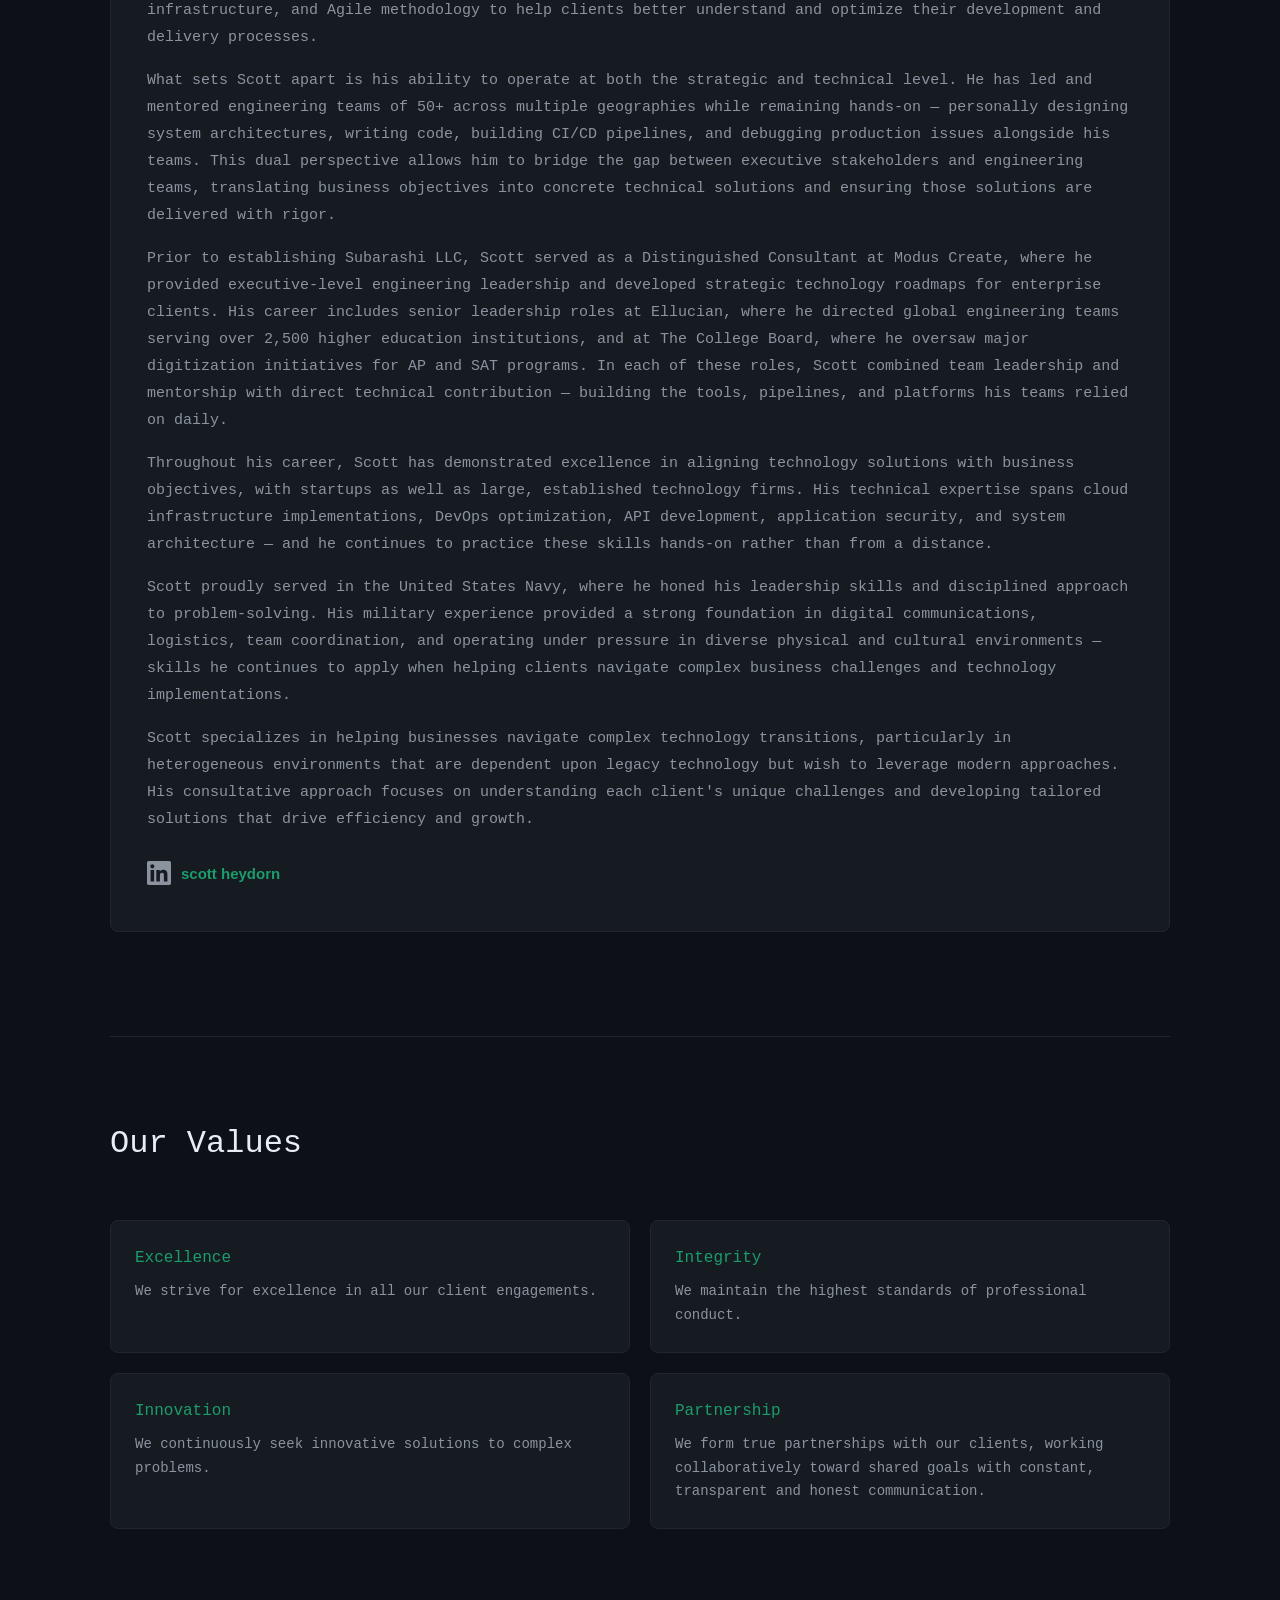
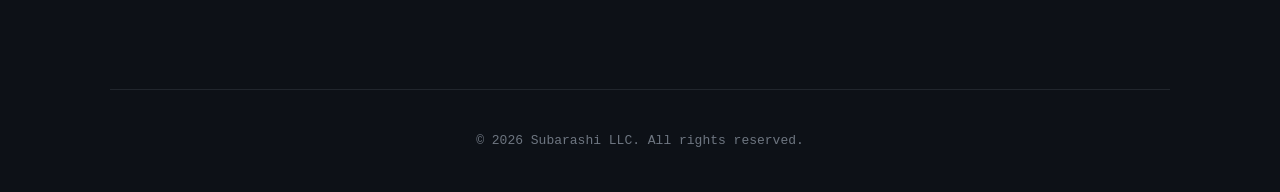
==== commit e855e9a1: "Add KentōXPP product page with nav integration Co-Authored-By: Claude Opus 4.6 <noreply@anthropic.co" ====
--- a/about.html
+++ b/about.html
@@ -19,6 +19,7 @@
                 <li><a href="services.html">Services</a></li>
                 <li><a href="case-studies.html">Case Studies</a></li>
                 <li><a href="about.html" class="active">About</a></li>
+                <li><a href="kentoxpp.html" class="nav-product-link"><svg xmlns="http://www.w3.org/2000/svg" width="14" height="14" viewBox="0 0 512 512" style="vertical-align: -1px; margin-right: 4px;"><rect width="512" height="512" rx="66.56" fill="#C75B1E"/><rect x="225.280" y="81.920" width="51.200" height="358.400" rx="10.240" fill="#FFFFFF"/><rect x="107.520" y="128.000" width="296.960" height="46.080" rx="10.240" fill="#FFFFFF"/><rect x="128.000" y="296.960" width="138.240" height="40.960" rx="10.240" fill="#FFFFFF" transform="rotate(32 194.560 317.440)"/><rect x="245.760" y="296.960" width="138.240" height="40.960" rx="10.240" fill="#FFFFFF" transform="rotate(-32 317.440 317.440)"/></svg>Kent&#333;XPP</a></li>
                 <li><a href="contact.html">Contact</a></li>
                 <li><a href="legal.html">Legal</a></li>
             </ul>
--- a/styles/styles.css
+++ b/styles/styles.css
@@ -996,6 +996,218 @@
     opacity: 0.8;
 }
 
+/* ===== Product Page (KentōXPP) ===== */
+.nav-product-link {
+    display: inline-flex;
+    align-items: center;
+}
+
+.product-hero {
+    padding: 80px 0 60px;
+    text-align: center;
+}
+
+.product-hero-logo {
+    margin-bottom: 20px;
+}
+
+.product-hero h1 {
+    font-family: 'Satoshi', sans-serif;
+    font-size: 48px;
+    font-weight: 700;
+    margin: 0 0 24px;
+    color: #e6edf3;
+    letter-spacing: 2px;
+}
+
+.product-accent {
+    font-weight: 400;
+}
+
+.product-hero p {
+    font-size: 17px;
+    color: #8b949e;
+    max-width: 680px;
+    margin: 0 auto 40px;
+    line-height: 1.8;
+}
+
+.btn-product {
+    background-color: #C75B1E;
+    color: #fff;
+}
+
+.btn-product:hover {
+    background-color: #d96a2d;
+    color: #fff;
+}
+
+/* Flow steps */
+.product-flow {
+    display: flex;
+    flex-direction: column;
+    gap: 24px;
+}
+
+.flow-step {
+    display: flex;
+    gap: 24px;
+    align-items: flex-start;
+    background-color: #161b22;
+    border: 1px solid #21262d;
+    border-radius: 8px;
+    padding: 32px;
+    transition: border-color 0.2s;
+}
+
+.flow-step:hover {
+    border-color: #30363d;
+}
+
+.flow-step-number {
+    flex-shrink: 0;
+    width: 36px;
+    height: 36px;
+    border-radius: 50%;
+    background-color: #C75B1E;
+    color: #fff;
+    font-family: 'Satoshi', sans-serif;
+    font-weight: 700;
+    font-size: 16px;
+    display: flex;
+    align-items: center;
+    justify-content: center;
+    margin-top: 2px;
+}
+
+.flow-step-content h3 {
+    font-size: 18px;
+    font-weight: 400;
+    margin: 0 0 12px;
+    color: #e6edf3;
+}
+
+.flow-step-content p {
+    color: #8b949e;
+    font-size: 15px;
+    margin: 0;
+    line-height: 1.8;
+}
+
+.flow-step-content code {
+    font-family: "Andale Mono", "Courier New", monospace;
+    font-size: 13px;
+    background-color: #0d1117;
+    border: 1px solid #30363d;
+    border-radius: 4px;
+    padding: 2px 6px;
+    color: #C75B1E;
+}
+
+/* Pricing */
+.pricing-grid {
+    display: grid;
+    grid-template-columns: repeat(3, 1fr);
+    gap: 24px;
+    align-items: start;
+}
+
+.pricing-card {
+    background-color: #161b22;
+    border: 1px solid #21262d;
+    border-radius: 8px;
+    padding: 36px;
+    text-align: center;
+    position: relative;
+    transition: border-color 0.2s;
+}
+
+.pricing-card:hover {
+    border-color: #30363d;
+}
+
+.pricing-card-featured {
+    border-color: #C75B1E;
+}
+
+.pricing-card-featured:hover {
+    border-color: #d96a2d;
+}
+
+.pricing-badge {
+    position: absolute;
+    top: -12px;
+    left: 50%;
+    transform: translateX(-50%);
+    background-color: #C75B1E;
+    color: #fff;
+    font-size: 11px;
+    font-weight: 400;
+    letter-spacing: 1px;
+    text-transform: uppercase;
+    padding: 4px 16px;
+    border-radius: 12px;
+    white-space: nowrap;
+}
+
+.pricing-tier {
+    font-family: 'Satoshi', sans-serif;
+    font-size: 20px;
+    font-weight: 700;
+    color: #e6edf3;
+    margin-bottom: 12px;
+}
+
+.pricing-price {
+    font-family: 'Satoshi', sans-serif;
+    font-size: 40px;
+    font-weight: 700;
+    color: #e6edf3;
+    margin-bottom: 4px;
+}
+
+.pricing-unit {
+    font-size: 18px;
+    font-weight: 400;
+    color: #8b949e;
+}
+
+.pricing-period {
+    font-size: 13px;
+    color: #8b949e;
+    margin-bottom: 28px;
+}
+
+.pricing-features {
+    list-style: none;
+    padding: 0;
+    margin: 0 0 28px;
+    text-align: left;
+}
+
+.pricing-features li {
+    font-size: 14px;
+    color: #8b949e;
+    padding: 8px 0;
+    border-bottom: 1px solid #21262d;
+}
+
+.pricing-features li:last-child {
+    border-bottom: none;
+}
+
+.pricing-features li::before {
+    content: "\2713";
+    color: #C75B1E;
+    margin-right: 10px;
+    font-weight: 700;
+}
+
+.pricing-btn {
+    width: 100%;
+    text-align: center;
+}
+
 /* ===== Typography ===== */
 h1, h2, h3, h4 {
     font-weight: 400;
@@ -1094,6 +1306,21 @@
     .case-study {
         padding: 24px;
     }
+
+    .product-hero h1 {
+        font-size: 32px;
+    }
+
+    .pricing-grid {
+        grid-template-columns: 1fr;
+        max-width: 400px;
+        margin: 0 auto;
+    }
+
+    .flow-step {
+        flex-direction: column;
+        gap: 16px;
+    }
 }
 
 @media (max-width: 480px) {
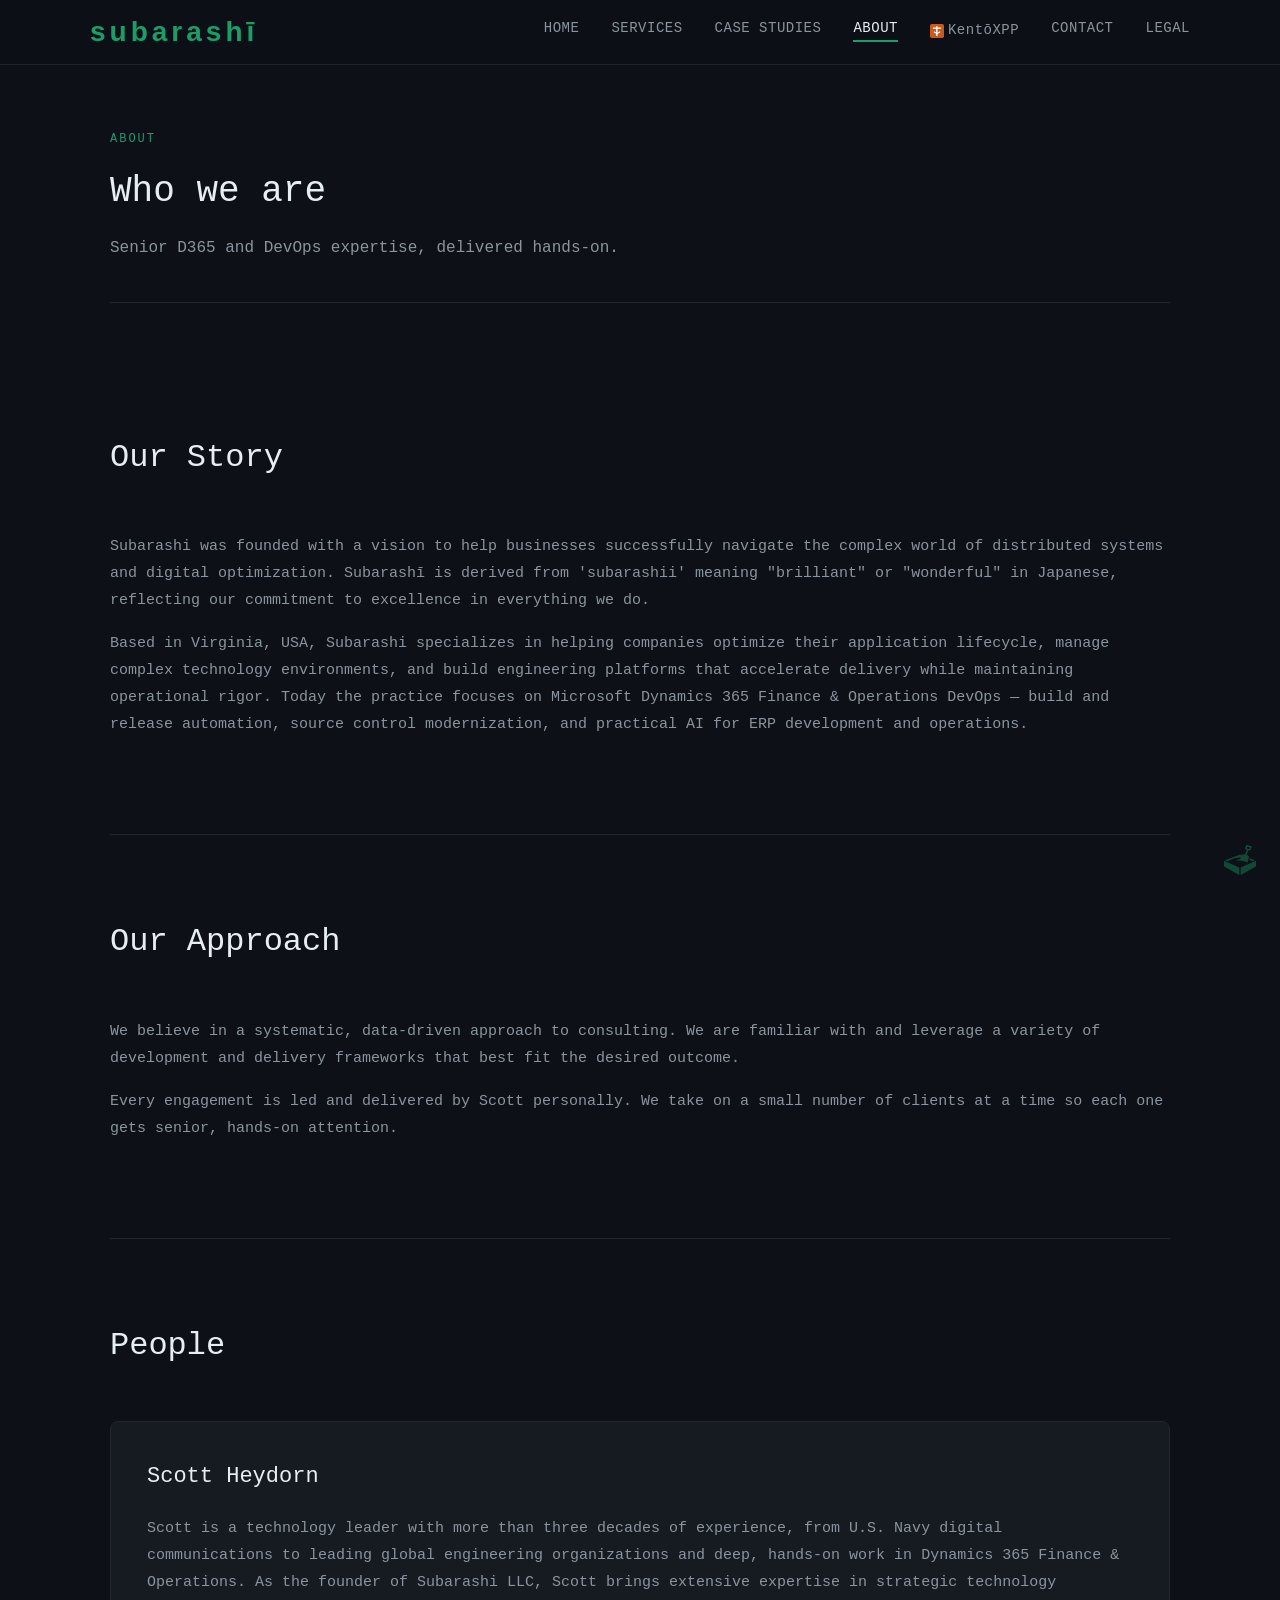
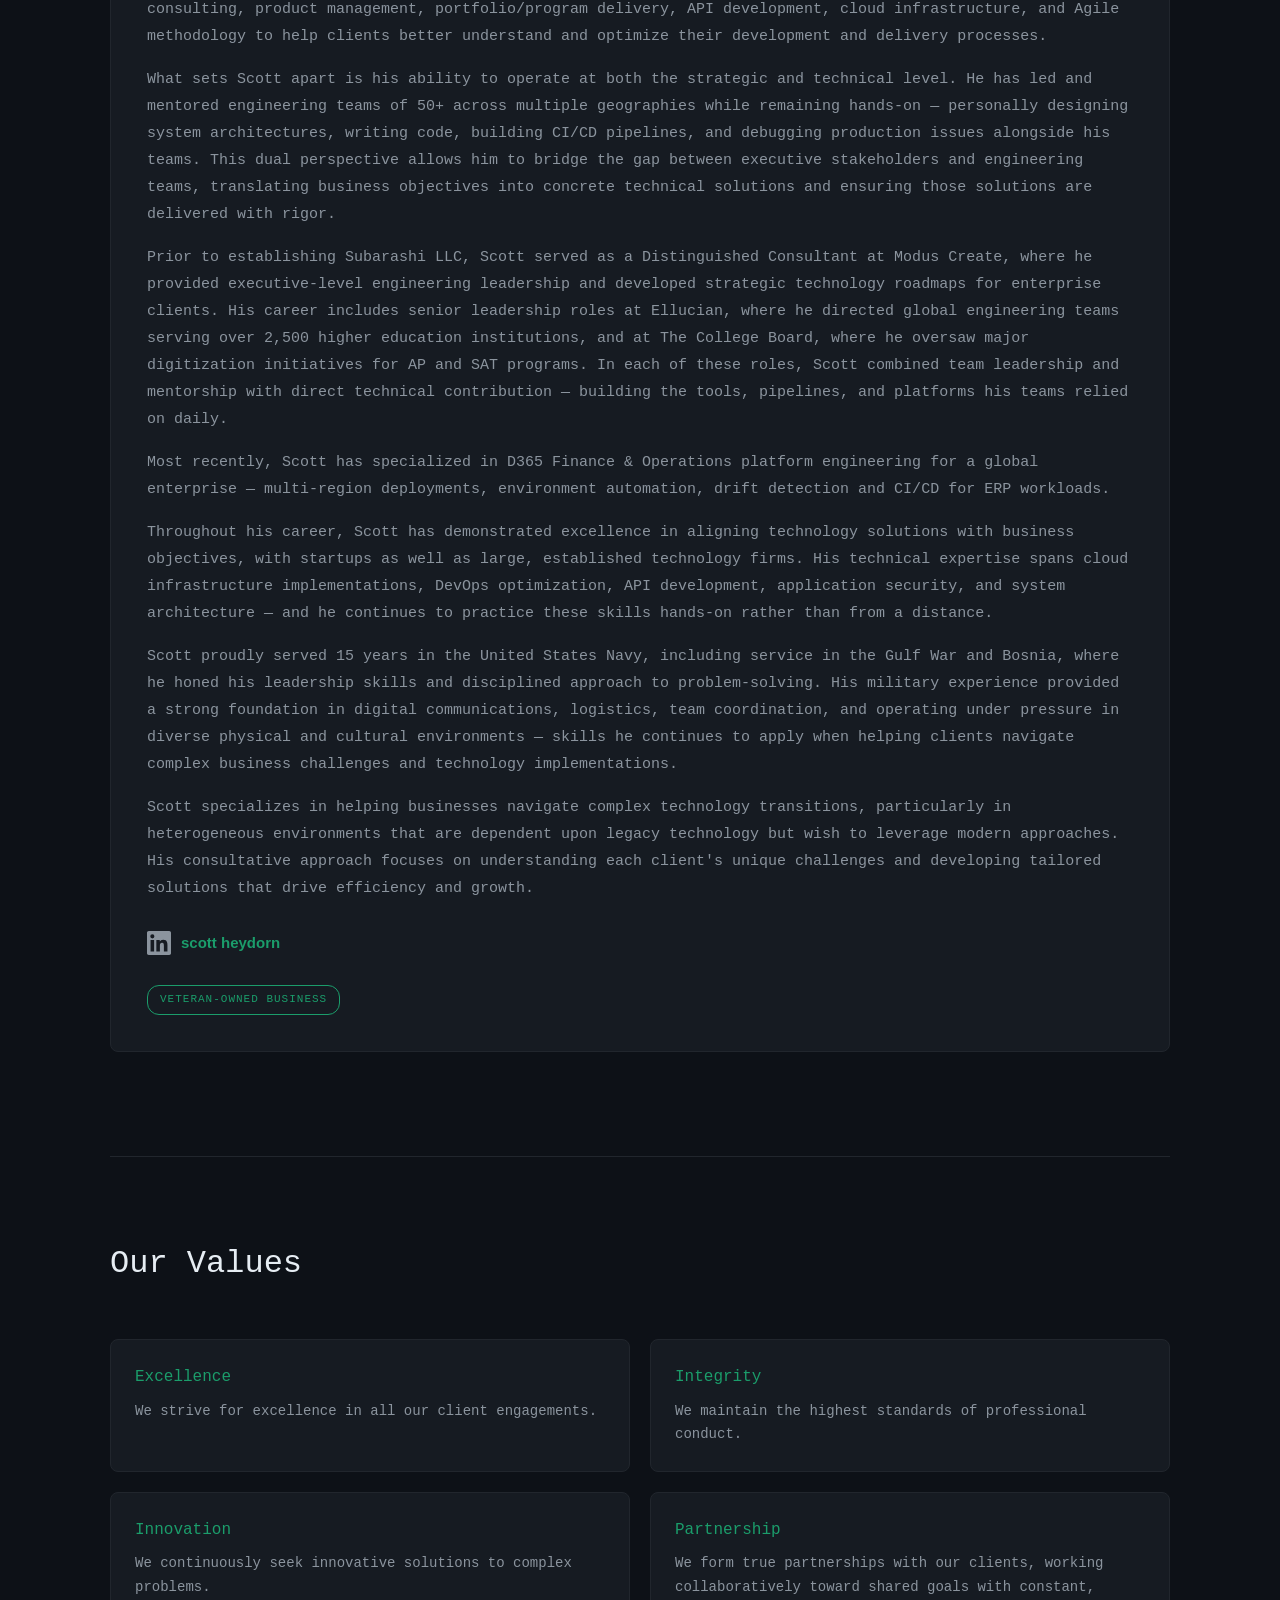
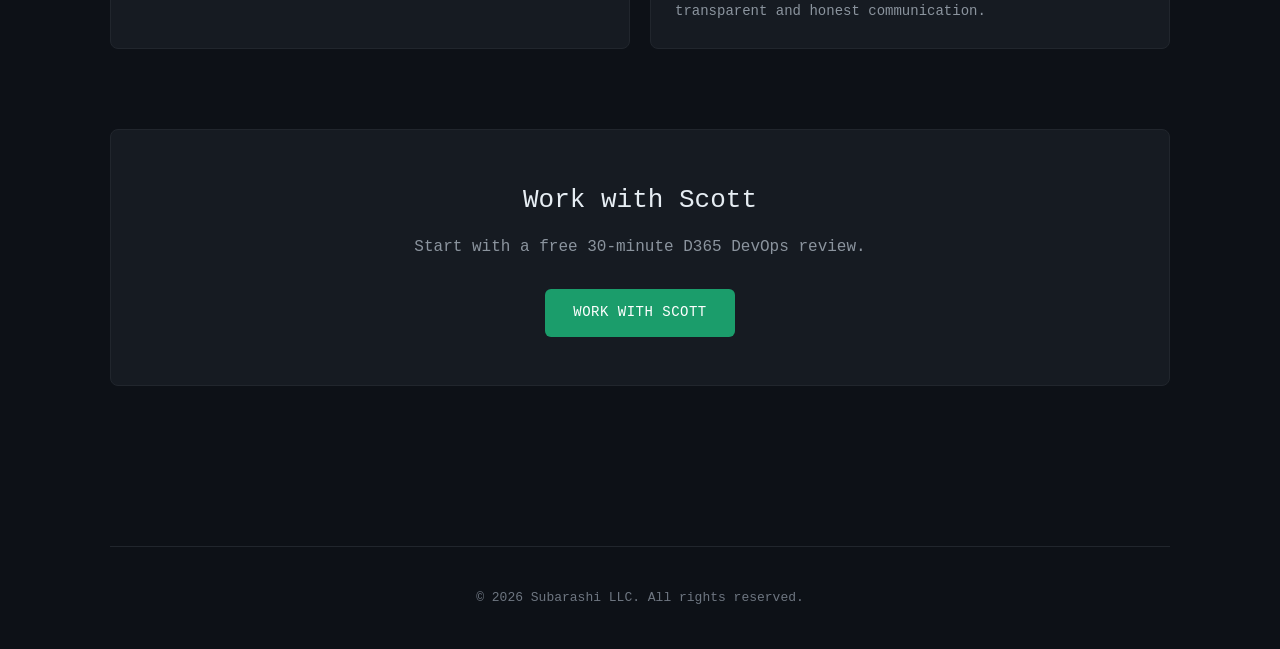
==== commit 5ff16f6c: "about: tighten bio around D365 DevOps, fix experience years, veteran-owned Replace the subtitle, add" ====
--- a/about.html
+++ b/about.html
@@ -30,7 +30,7 @@
         <div class="page-header">
             <span class="section-label">About</span>
             <h1>Who we are</h1>
-            <p>Founded with a commitment to excellence in technology consulting.</p>
+            <p>Senior D365 and DevOps expertise, delivered hands-on.</p>
         </div>
 
         <section class="section section-divider">
@@ -38,7 +38,7 @@
                 <h2>Our Story</h2>
             </div>
             <p style="color: #8b949e; font-size: 15px; line-height: 1.8;">Subarashi was founded with a vision to help businesses successfully navigate the complex world of distributed systems and digital optimization. Subarash&#299; is derived from 'subarashii' meaning "brilliant" or "wonderful" in Japanese, reflecting our commitment to excellence in everything we do.</p>
-            <p style="color: #8b949e; font-size: 15px; line-height: 1.8;">Based in Virginia, USA, Subarashi specializes in helping companies optimize their application lifecycle, manage complex technology environments, and build engineering platforms that accelerate delivery while maintaining operational rigor.</p>
+            <p style="color: #8b949e; font-size: 15px; line-height: 1.8;">Based in Virginia, USA, Subarashi specializes in helping companies optimize their application lifecycle, manage complex technology environments, and build engineering platforms that accelerate delivery while maintaining operational rigor. Today the practice focuses on Microsoft Dynamics 365 Finance &amp; Operations DevOps &mdash; build and release automation, source control modernization, and practical AI for ERP development and operations.</p>
         </section>
 
         <section class="section section-divider">
@@ -46,7 +46,7 @@
                 <h2>Our Approach</h2>
             </div>
             <p style="color: #8b949e; font-size: 15px; line-height: 1.8;">We believe in a systematic, data-driven approach to consulting. We are familiar with and leverage a variety of development and delivery frameworks that best fit the desired outcome.</p>
-            <p style="color: #8b949e; font-size: 15px; line-height: 1.8;">Our team brings together expertise in platform engineering, enterprise ERP systems, DevOps practices, and strategic consulting &mdash; providing comprehensive support at every stage of your technology journey.</p>
+            <p style="color: #8b949e; font-size: 15px; line-height: 1.8;">Every engagement is led and delivered by Scott personally. We take on a small number of clients at a time so each one gets senior, hands-on attention.</p>
         </section>
 
         <section class="section section-divider">
@@ -56,15 +56,17 @@
 
             <div class="team-member">
                 <h3>Scott Heydorn</h3>
-                <p>Scott is a seasoned technology leader with over 13 years of experience driving digital transformation and managing complex technical programs. As the founder of Subarashi LLC, Scott brings extensive expertise in strategic technology consulting, product management, portfolio/program delivery, API development, cloud infrastructure, and Agile methodology to help clients better understand and optimize their development and delivery processes.</p>
+                <p>Scott is a technology leader with more than three decades of experience, from U.S. Navy digital communications to leading global engineering organizations and deep, hands-on work in Dynamics 365 Finance &amp; Operations. As the founder of Subarashi LLC, Scott brings extensive expertise in strategic technology consulting, product management, portfolio/program delivery, API development, cloud infrastructure, and Agile methodology to help clients better understand and optimize their development and delivery processes.</p>
 
                 <p>What sets Scott apart is his ability to operate at both the strategic and technical level. He has led and mentored engineering teams of 50+ across multiple geographies while remaining hands-on &mdash; personally designing system architectures, writing code, building CI/CD pipelines, and debugging production issues alongside his teams. This dual perspective allows him to bridge the gap between executive stakeholders and engineering teams, translating business objectives into concrete technical solutions and ensuring those solutions are delivered with rigor.</p>
 
                 <p>Prior to establishing Subarashi LLC, Scott served as a Distinguished Consultant at Modus Create, where he provided executive-level engineering leadership and developed strategic technology roadmaps for enterprise clients. His career includes senior leadership roles at Ellucian, where he directed global engineering teams serving over 2,500 higher education institutions, and at The College Board, where he oversaw major digitization initiatives for AP and SAT programs. In each of these roles, Scott combined team leadership and mentorship with direct technical contribution &mdash; building the tools, pipelines, and platforms his teams relied on daily.</p>
 
+                <p>Most recently, Scott has specialized in D365 Finance &amp; Operations platform engineering for a global enterprise &mdash; multi-region deployments, environment automation, drift detection and CI/CD for ERP workloads.</p>
+
                 <p>Throughout his career, Scott has demonstrated excellence in aligning technology solutions with business objectives, with startups as well as large, established technology firms. His technical expertise spans cloud infrastructure implementations, DevOps optimization, API development, application security, and system architecture &mdash; and he continues to practice these skills hands-on rather than from a distance.</p>
 
-                <p>Scott proudly served in the United States Navy, where he honed his leadership skills and disciplined approach to problem-solving. His military experience provided a strong foundation in digital communications, logistics, team coordination, and operating under pressure in diverse physical and cultural environments &mdash; skills he continues to apply when helping clients navigate complex business challenges and technology implementations.</p>
+                <p>Scott proudly served 15 years in the United States Navy, including service in the Gulf War and Bosnia, where he honed his leadership skills and disciplined approach to problem-solving. His military experience provided a strong foundation in digital communications, logistics, team coordination, and operating under pressure in diverse physical and cultural environments &mdash; skills he continues to apply when helping clients navigate complex business challenges and technology implementations.</p>
 
                 <p>Scott specializes in helping businesses navigate complex technology transitions, particularly in heterogeneous environments that are dependent upon legacy technology but wish to leverage modern approaches. His consultative approach focuses on understanding each client's unique challenges and developing tailored solutions that drive efficiency and growth.</p>
 
@@ -72,6 +74,7 @@
                     <svg xmlns="http://www.w3.org/2000/svg" width="24" height="24" viewBox="0 0 24 24" fill="currentColor"><path d="M20.447 20.452h-3.554v-5.569c0-1.328-.027-3.037-1.852-3.037-1.853 0-2.136 1.445-2.136 2.939v5.667H9.351V9h3.414v1.561h.046c.477-.9 1.637-1.85 3.37-1.85 3.601 0 4.267 2.37 4.267 5.455v6.286zM5.337 7.433a2.062 2.062 0 01-2.063-2.065 2.064 2.064 0 112.063 2.065zm1.782 13.019H3.555V9h3.564v11.452zM22.225 0H1.771C.792 0 0 .774 0 1.729v20.542C0 23.227.792 24 1.771 24h20.451C23.2 24 24 23.227 24 22.271V1.729C24 .774 23.2 0 22.222 0h.003z"/></svg>
                     <span class="linkedin-name">scott heydorn</span>
                 </a>
+                <p class="badge-row"><span class="badge">Veteran-owned business</span></p>
             </div>
         </section>
 
@@ -100,6 +103,14 @@
             </div>
         </section>
 
+        <section class="section" style="padding-top: 0;">
+            <div class="cta-band">
+                <h2>Work with Scott</h2>
+                <p>Start with a free 30-minute D365 DevOps review.</p>
+                <a href="contact.html?subject=consultation" class="btn btn-primary">Work with Scott</a>
+            </div>
+        </section>
+
         <footer class="site-footer">
             <p>&copy; 2026 Subarashi LLC. All rights reserved.</p>
         </footer>
--- a/styles/styles.css
+++ b/styles/styles.css
@@ -1000,6 +1000,7 @@
 .nav-product-link {
     display: inline-flex;
     align-items: center;
+    text-transform: none !important;
 }
 
 .product-hero {
@@ -1333,3 +1334,339 @@
         align-items: center;
     }
 }
+
+/* ===== Services: packages, steps, compare, FAQ, CTA band ===== */
+.page-header .hero-cta {
+    justify-content: flex-start;
+    margin-top: 28px;
+}
+
+.package-grid {
+    display: grid;
+    grid-template-columns: repeat(auto-fill, minmax(320px, 1fr));
+    gap: 24px;
+    align-items: stretch;
+}
+
+.package-card {
+    text-align: left;
+    display: flex;
+    flex-direction: column;
+    scroll-margin-top: 88px;
+}
+
+.package-card-featured {
+    border-color: #1B9D6B;
+}
+
+.package-card-featured:hover {
+    border-color: #22b87d;
+}
+
+.package-card .pricing-badge {
+    background-color: #1B9D6B;
+}
+
+.package-card .pricing-tier {
+    font-size: 18px;
+    margin: 0 0 8px;
+    line-height: 1.4;
+}
+
+.package-meta {
+    font-size: 12px;
+    color: #8b949e;
+    letter-spacing: 1px;
+    text-transform: uppercase;
+    margin-bottom: 12px;
+}
+
+.package-price {
+    display: block;
+    font-family: 'Satoshi', sans-serif;
+    font-size: 30px;
+    font-weight: 700;
+    color: #1B9D6B;
+    margin-bottom: 16px;
+}
+
+.package-price .pricing-unit {
+    font-size: 16px;
+}
+
+.package-summary {
+    color: #8b949e;
+    font-size: 15px;
+    line-height: 1.7;
+    margin: 0 0 20px;
+}
+
+.package-list-label {
+    font-size: 12px;
+    font-weight: 400;
+    color: #e6edf3;
+    text-transform: uppercase;
+    letter-spacing: 1px;
+    margin: 0 0 4px;
+}
+
+.package-card .pricing-features {
+    margin-bottom: 16px;
+}
+
+.package-card .pricing-features li::before {
+    color: #1B9D6B;
+}
+
+.package-excludes {
+    font-size: 13px;
+    color: #6e7681;
+    line-height: 1.6;
+    margin: 0 0 24px;
+}
+
+.package-excludes strong {
+    font-weight: 400;
+    color: #8b949e;
+}
+
+.package-card .btn {
+    margin-top: auto;
+}
+
+.package-note {
+    font-size: 13px;
+    color: #8b949e;
+    margin: 12px 0 0;
+}
+
+.package-footnote {
+    color: #8b949e;
+    font-size: 15px;
+    margin: 32px 0 0;
+}
+
+/* Green numbered steps (site accent, not product accent) */
+.flow-primary .flow-step-number {
+    background-color: #1B9D6B;
+}
+
+/* Compare table */
+.table-scroll {
+    overflow-x: auto;
+    -webkit-overflow-scrolling: touch;
+}
+
+.compare-table th:first-child,
+.compare-table td:first-child {
+    width: 22%;
+    white-space: nowrap;
+}
+
+/* FAQ */
+.faq-list {
+    display: flex;
+    flex-direction: column;
+    gap: 12px;
+}
+
+.faq-item {
+    background-color: #161b22;
+    border: 1px solid #21262d;
+    border-radius: 8px;
+    padding: 0 24px;
+    transition: border-color 0.2s;
+}
+
+.faq-item:hover,
+.faq-item[open] {
+    border-color: #30363d;
+}
+
+.faq-item summary {
+    cursor: pointer;
+    list-style: none;
+    padding: 20px 0;
+    font-size: 16px;
+    color: #e6edf3;
+    display: flex;
+    justify-content: space-between;
+    align-items: center;
+    gap: 16px;
+}
+
+.faq-item summary::-webkit-details-marker {
+    display: none;
+}
+
+.faq-item summary::after {
+    content: "+";
+    color: #1B9D6B;
+    font-size: 20px;
+    flex-shrink: 0;
+}
+
+.faq-item[open] summary::after {
+    content: "\2212";
+}
+
+.faq-item summary:focus-visible {
+    outline: 2px solid #1B9D6B;
+    outline-offset: 4px;
+    border-radius: 4px;
+}
+
+.faq-item p {
+    color: #8b949e;
+    font-size: 15px;
+    line-height: 1.8;
+    margin: 0;
+    padding: 0 0 20px;
+}
+
+/* Compact two-column list */
+.compact-list {
+    display: grid;
+    grid-template-columns: repeat(2, 1fr);
+    gap: 12px 32px;
+    list-style: none;
+    padding: 0;
+    margin: 0;
+}
+
+.compact-list li {
+    color: #8b949e;
+    font-size: 15px;
+    padding-left: 20px;
+    position: relative;
+}
+
+.compact-list li::before {
+    content: "\2013";
+    color: #1B9D6B;
+    position: absolute;
+    left: 0;
+}
+
+/* CTA band */
+.cta-band {
+    background-color: #161b22;
+    border: 1px solid #21262d;
+    border-radius: 8px;
+    padding: 48px 32px;
+    text-align: center;
+}
+
+.cta-band h2 {
+    font-size: 26px;
+    margin: 0 0 12px;
+}
+
+.cta-band p {
+    color: #8b949e;
+    font-size: 16px;
+    margin: 0 0 28px;
+}
+
+@media (max-width: 768px) {
+    .compact-list {
+        grid-template-columns: 1fr;
+    }
+
+    .cta-band {
+        padding: 36px 20px;
+    }
+
+    .cta-band h2 {
+        font-size: 22px;
+    }
+}
+
+.sr-only {
+    position: absolute;
+    width: 1px;
+    height: 1px;
+    padding: 0;
+    margin: -1px;
+    overflow: hidden;
+    clip: rect(0, 0, 0, 0);
+    white-space: nowrap;
+    border: 0;
+}
+
+/* ===== Homepage package strip ===== */
+.package-strip {
+    display: grid;
+    grid-template-columns: repeat(auto-fill, minmax(190px, 1fr));
+    gap: 16px;
+}
+
+.package-mini {
+    display: flex;
+    flex-direction: column;
+    padding: 24px 20px;
+    color: inherit;
+}
+
+.package-mini:hover {
+    color: inherit;
+    border-color: #1B9D6B;
+}
+
+.package-mini h3 {
+    font-size: 15px;
+    margin: 0 0 8px;
+    line-height: 1.5;
+}
+
+.package-mini .package-meta {
+    margin-bottom: 10px;
+}
+
+.package-mini .package-price {
+    font-size: 22px;
+    margin: auto 0 0;
+}
+
+.section-footnote {
+    color: #8b949e;
+    font-size: 15px;
+    margin: 24px 0 0;
+}
+
+.section-link {
+    display: inline-block;
+    margin-top: 32px;
+    font-size: 14px;
+    letter-spacing: 0.5px;
+}
+
+/* ===== Contact additions ===== */
+.label-optional {
+    text-transform: none;
+    letter-spacing: 0;
+    color: #6e7681;
+}
+
+.form-footnote {
+    color: #8b949e;
+    font-size: 14px;
+    margin: 20px 0 0;
+}
+
+/* ===== Badge ===== */
+.badge {
+    display: inline-block;
+    border: 1px solid #1B9D6B;
+    color: #1B9D6B;
+    font-size: 11px;
+    letter-spacing: 1px;
+    text-transform: uppercase;
+    padding: 4px 12px;
+    border-radius: 12px;
+    white-space: nowrap;
+}
+
+.badge-row {
+    margin: 20px 0 0 !important;
+}
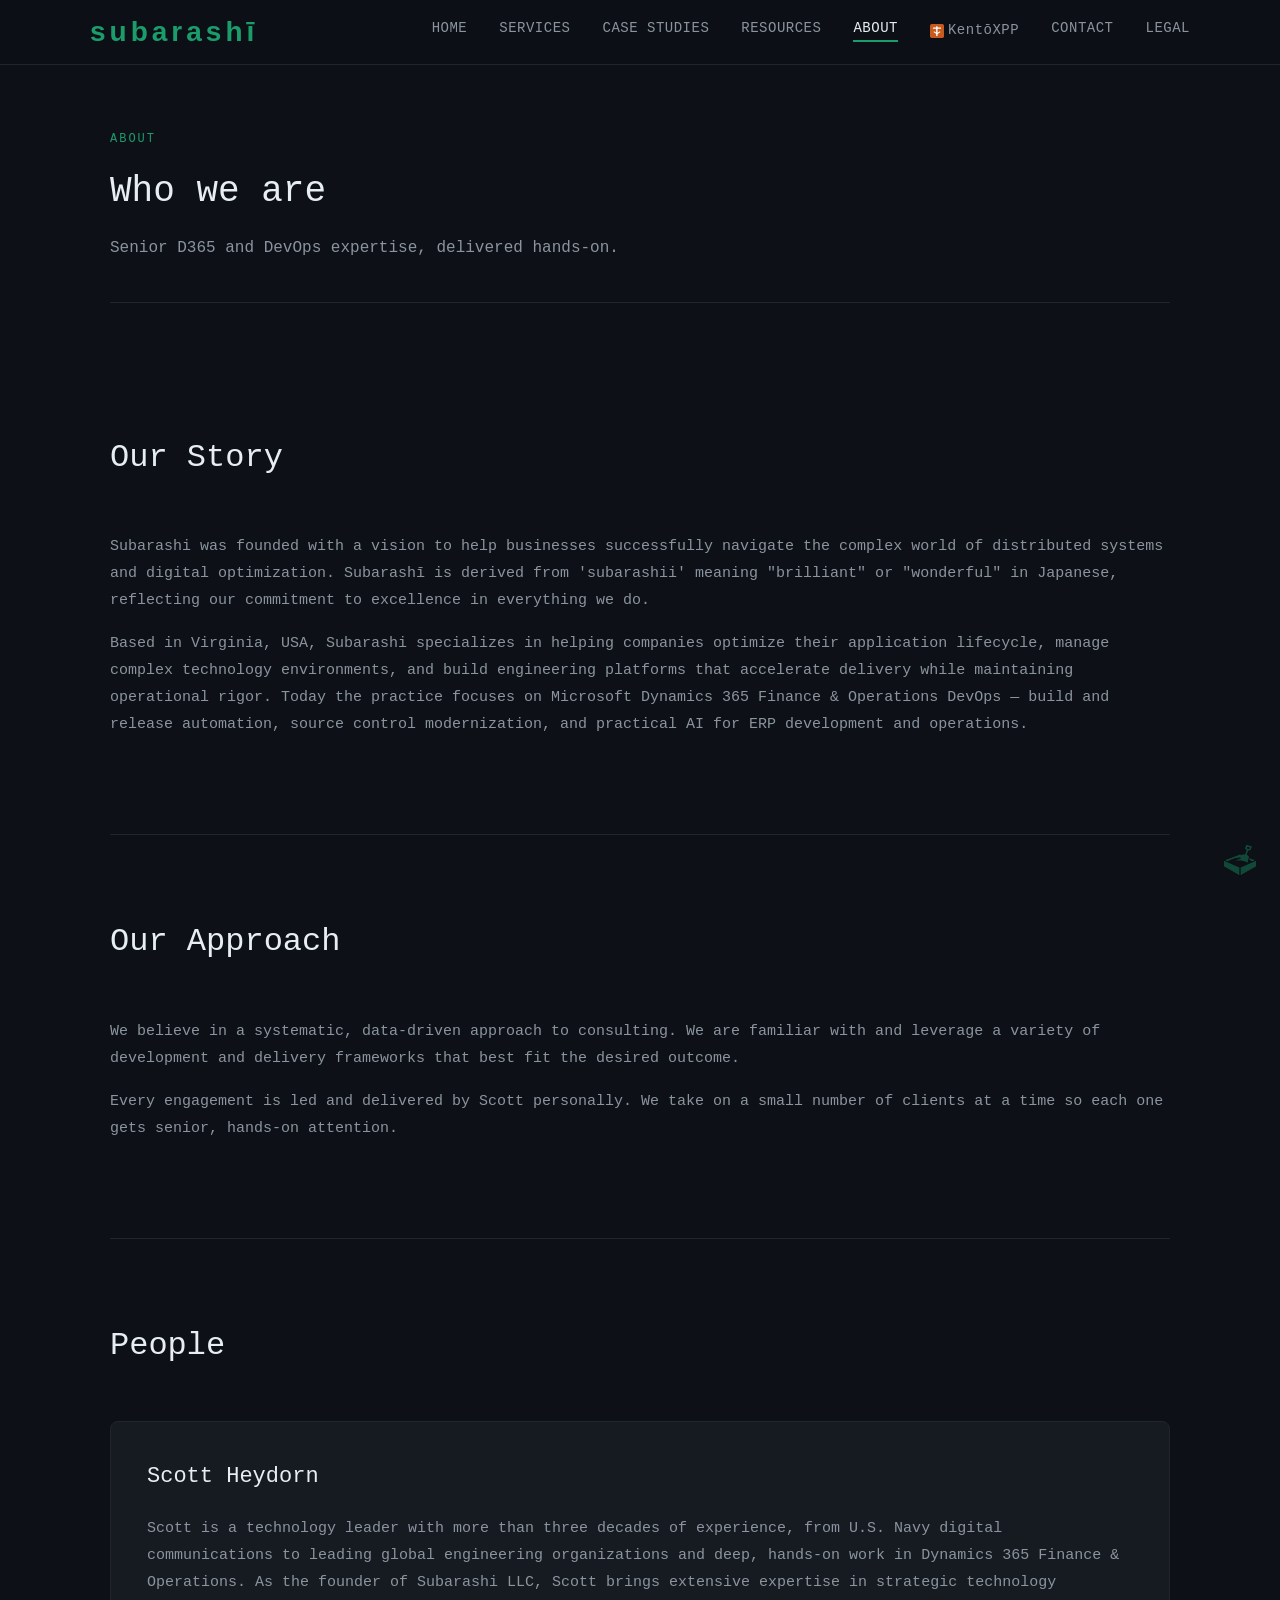
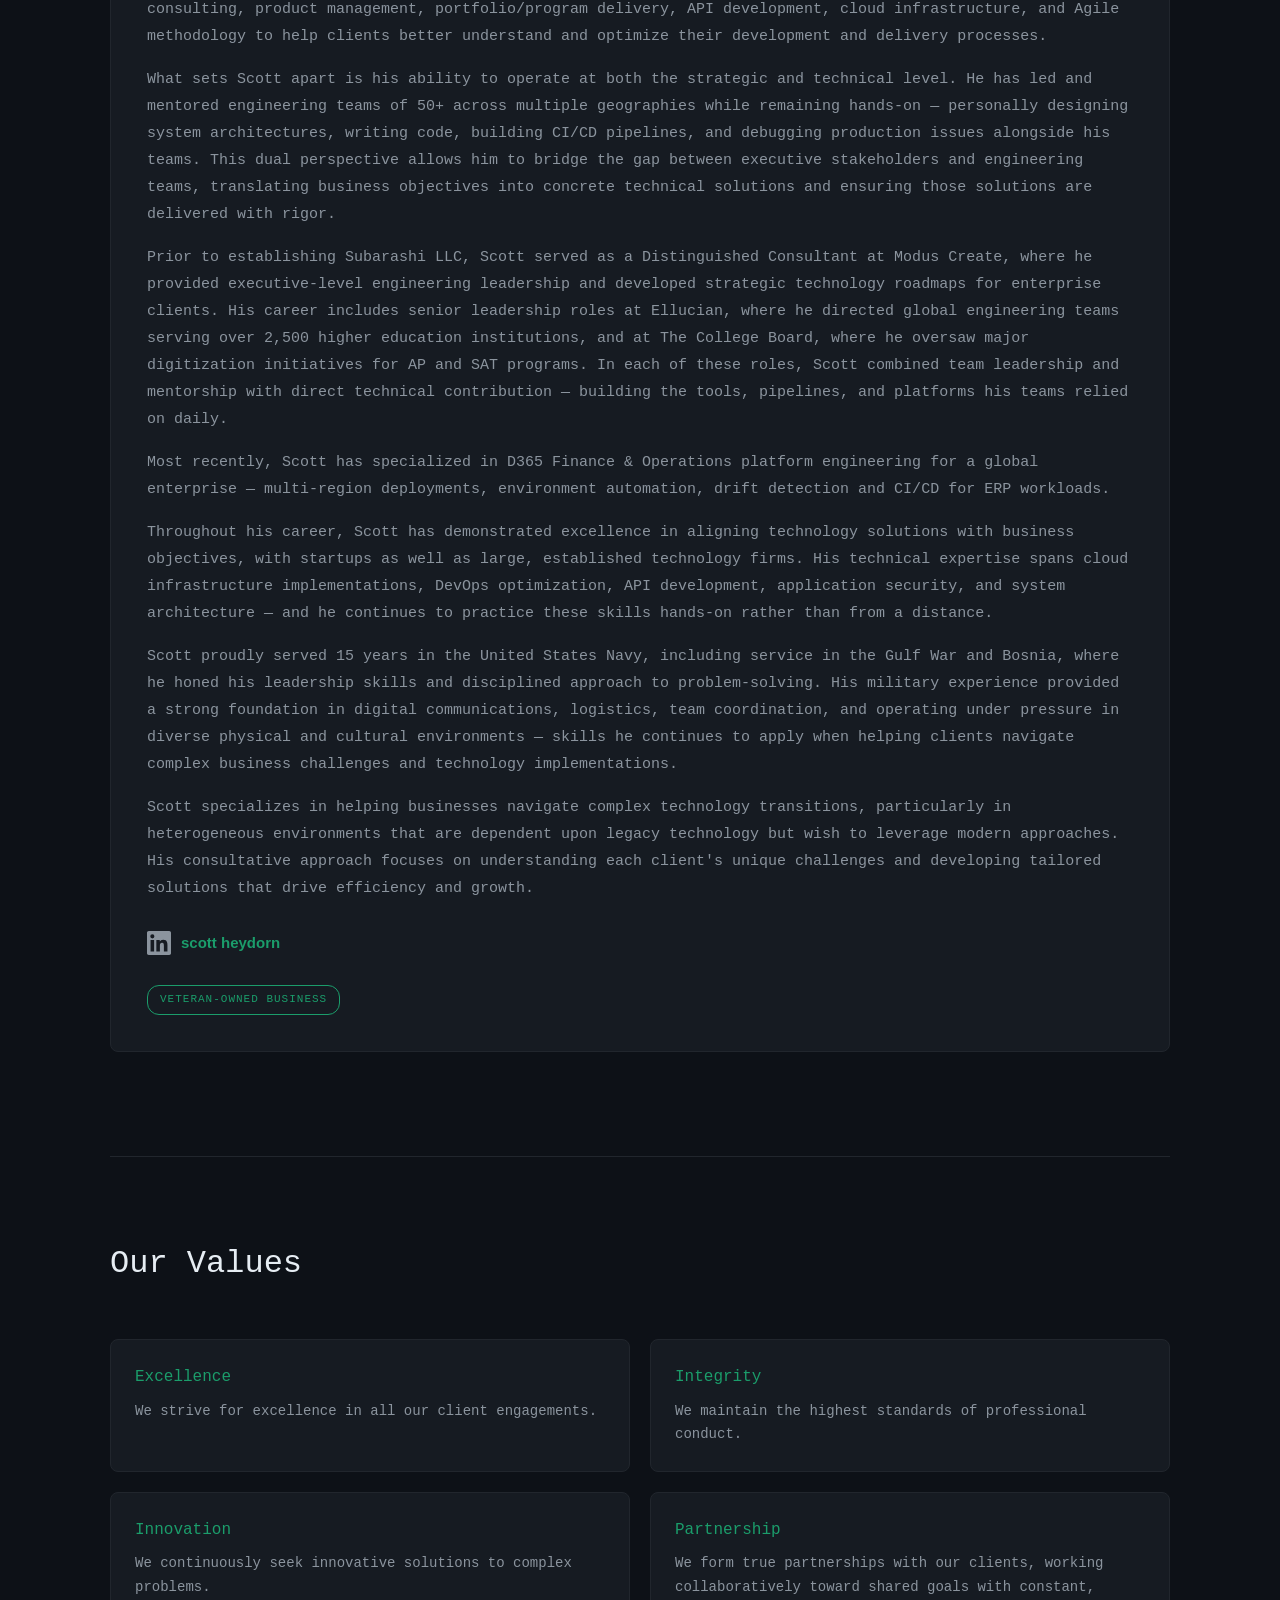
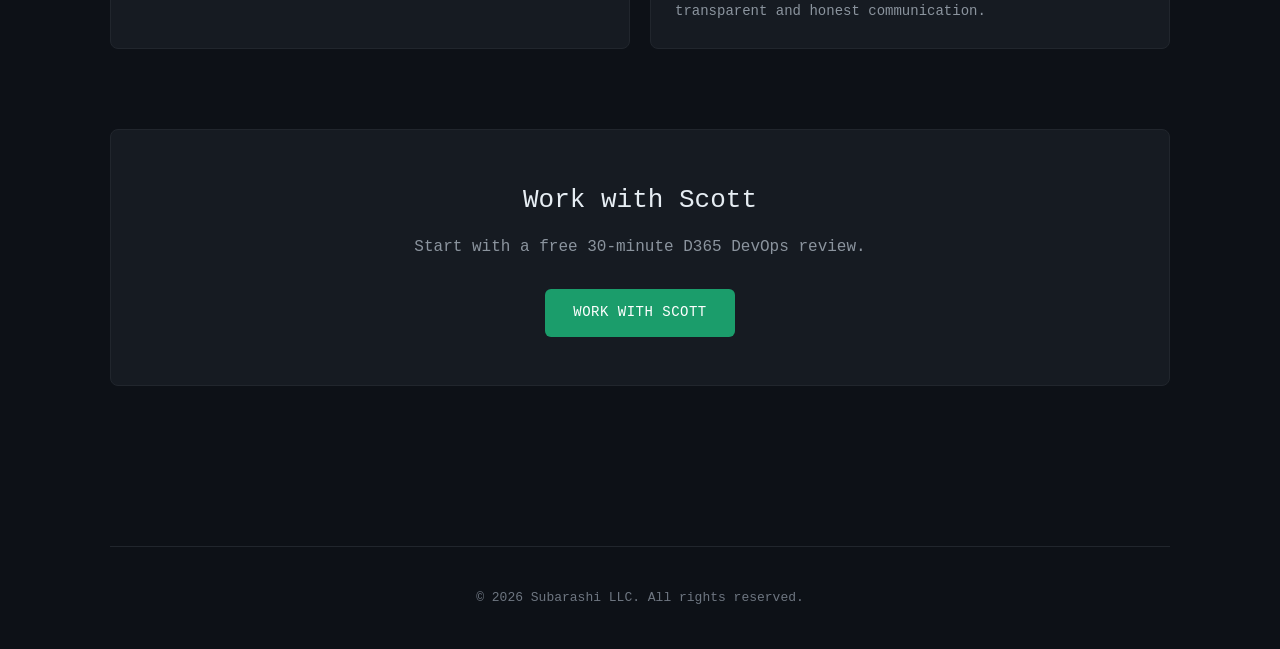
==== commit 7cd53e1e: "resources: add free D365 DevOps resources page and nav link New resources.html hub seeded with two p" ====
--- a/about.html
+++ b/about.html
@@ -18,6 +18,7 @@
                 <li><a href="index.html">Home</a></li>
                 <li><a href="services.html">Services</a></li>
                 <li><a href="case-studies.html">Case Studies</a></li>
+                <li><a href="resources.html">Resources</a></li>
                 <li><a href="about.html" class="active">About</a></li>
                 <li><a href="kentoxpp.html" class="nav-product-link"><svg xmlns="http://www.w3.org/2000/svg" width="14" height="14" viewBox="0 0 512 512" style="vertical-align: -1px; margin-right: 4px;"><rect width="512" height="512" rx="66.56" fill="#C75B1E"/><rect x="225.280" y="81.920" width="51.200" height="358.400" rx="10.240" fill="#FFFFFF"/><rect x="107.520" y="128.000" width="296.960" height="46.080" rx="10.240" fill="#FFFFFF"/><rect x="128.000" y="296.960" width="138.240" height="40.960" rx="10.240" fill="#FFFFFF" transform="rotate(32 194.560 317.440)"/><rect x="245.760" y="296.960" width="138.240" height="40.960" rx="10.240" fill="#FFFFFF" transform="rotate(-32 317.440 317.440)"/></svg>Kent&#333;XPP</a></li>
                 <li><a href="contact.html">Contact</a></li>
--- a/styles/styles.css
+++ b/styles/styles.css
@@ -1670,3 +1670,27 @@
 .badge-row {
     margin: 20px 0 0 !important;
 }
+
+/* ===== Case study related links ===== */
+.related-links {
+    margin: 24px 0 0 !important;
+    font-size: 14px !important;
+    color: #6e7681 !important;
+}
+
+/* ===== Resources ===== */
+.resource-card h3 a {
+    color: #e6edf3;
+}
+
+.resource-card h3 a:hover {
+    color: #1B9D6B;
+}
+
+.resource-meta {
+    margin-top: 16px !important;
+    font-size: 12px !important;
+    letter-spacing: 1px;
+    text-transform: uppercase;
+    color: #6e7681 !important;
+}
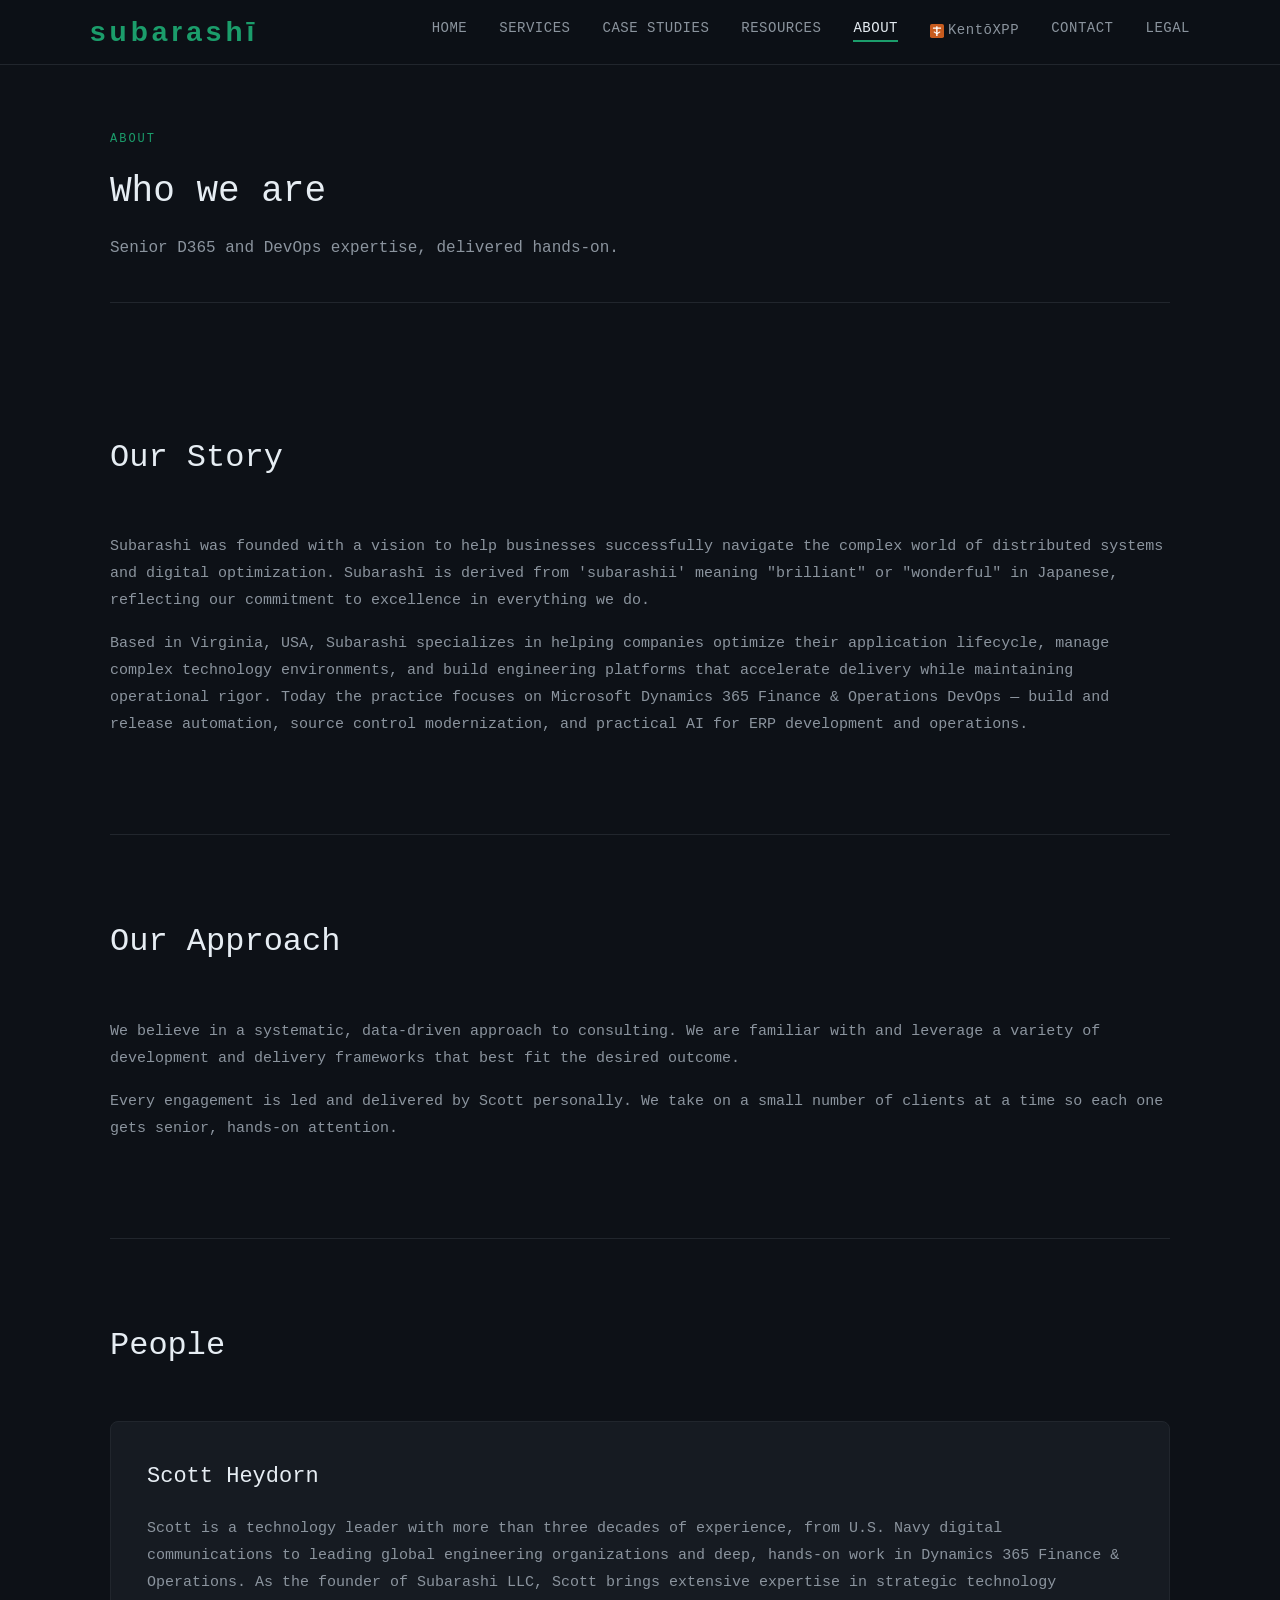
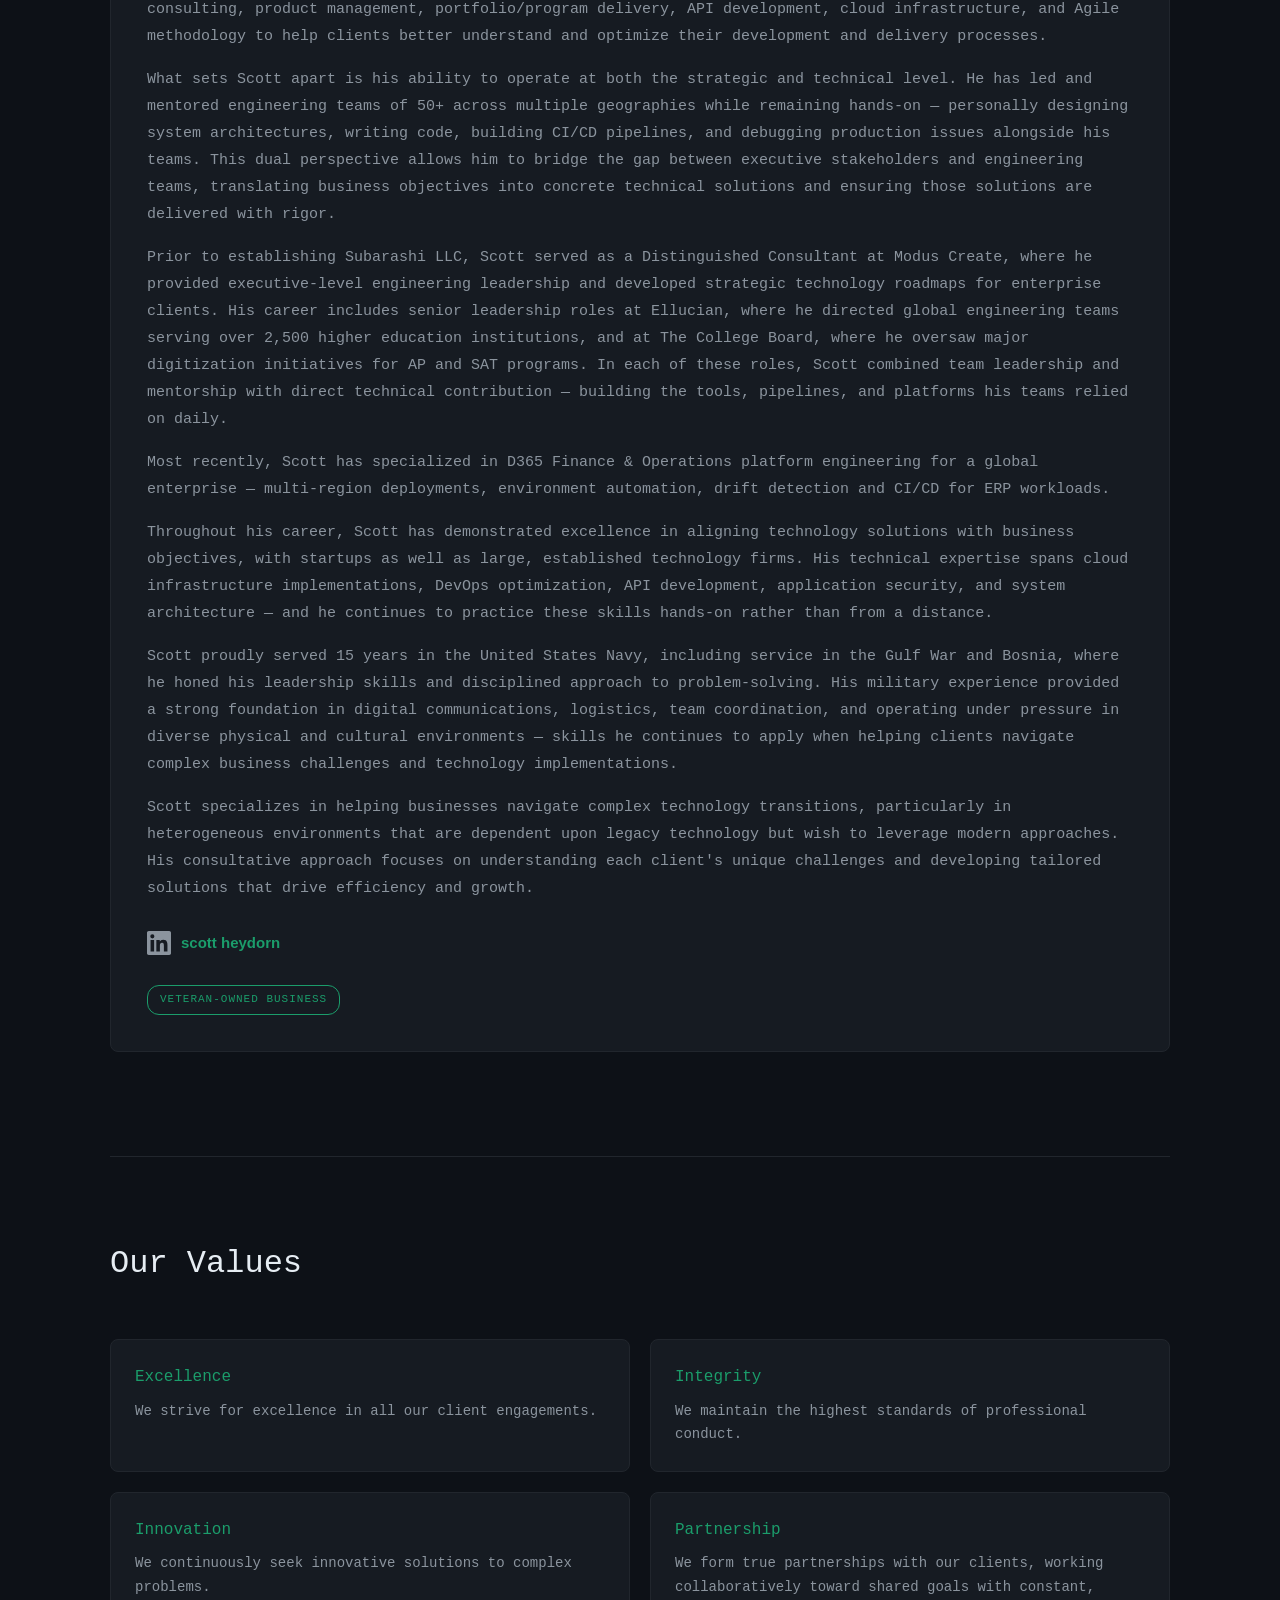
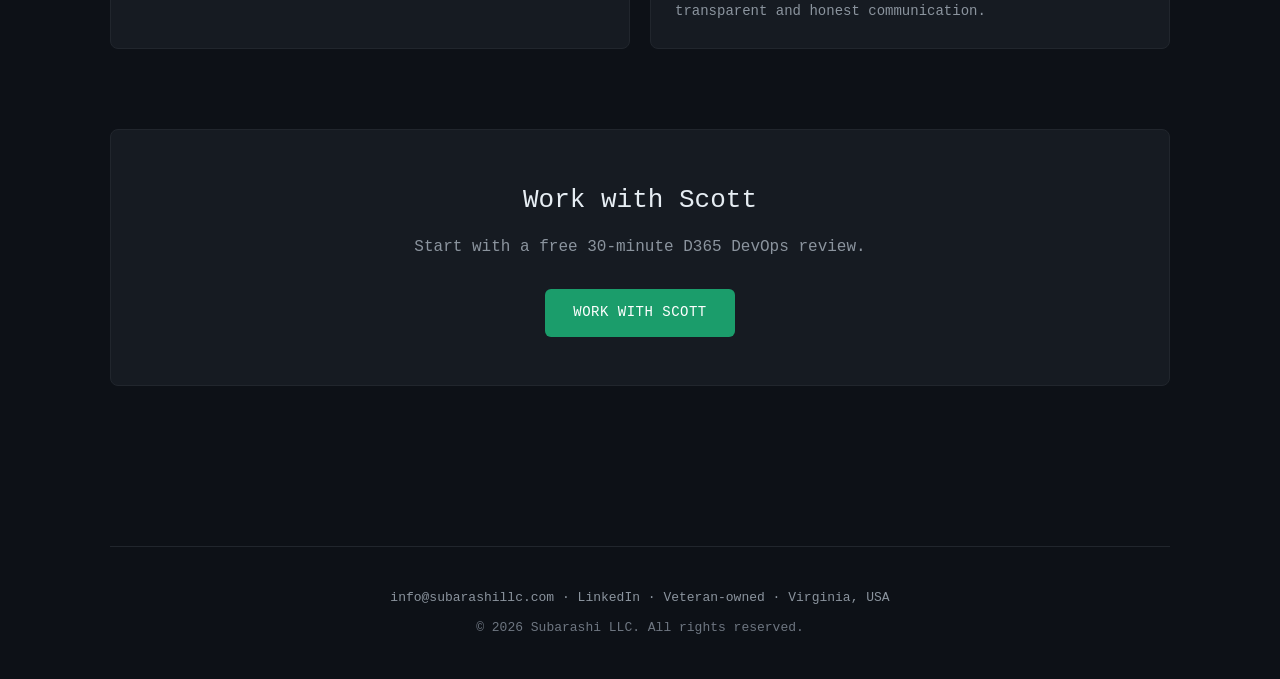
==== commit fbc9ff21: "site: SEO titles and meta, Open Graph, JSON-LD, sitemap, footer, drop sandbox link Every public page" ====
--- a/about.html
+++ b/about.html
@@ -4,10 +4,56 @@
     <script data-goatcounter="https://subarashillc.goatcounter.com/count" async src="//gc.zgo.at/count.js"></script>
     <meta charset="UTF-8">
     <meta name="viewport" content="width=device-width, initial-scale=1.0">
-    <title>About - Subarashi LLC</title>
+    <title>About Scott Heydorn | Subarashi LLC</title>
+    <meta name="description" content="Scott Heydorn, founder of Subarashi LLC: three decades in technology, hands-on Dynamics 365 Finance &amp; Operations DevOps. Veteran-owned, Virginia, USA.">
+    <link rel="canonical" href="https://subarashillc.com/about.html">
+    <meta property="og:type" content="website">
+    <meta property="og:site_name" content="Subarashi LLC">
+    <meta property="og:url" content="https://subarashillc.com/about.html">
+    <meta property="og:title" content="About Scott Heydorn | Subarashi LLC">
+    <meta property="og:description" content="Scott Heydorn, founder of Subarashi LLC: three decades in technology, hands-on Dynamics 365 Finance &amp; Operations DevOps. Veteran-owned, Virginia, USA.">
+    <meta property="og:image" content="https://subarashillc.com/images/og-card.png">
+    <meta property="og:image:width" content="1200">
+    <meta property="og:image:height" content="630">
+    <meta name="twitter:card" content="summary_large_image">
+    <meta name="twitter:title" content="About Scott Heydorn | Subarashi LLC">
+    <meta name="twitter:description" content="Scott Heydorn, founder of Subarashi LLC: three decades in technology, hands-on Dynamics 365 Finance &amp; Operations DevOps. Veteran-owned, Virginia, USA.">
+    <meta name="twitter:image" content="https://subarashillc.com/images/og-card.png">
     <link rel="stylesheet" href="styles/styles.css">
+    <link rel="apple-touch-icon" sizes="180x180" href="/apple-touch-icon.png">
     <link rel="icon" type="image/png" sizes="32x32" href="/favicon-32x32.png">
     <link rel="icon" type="image/png" sizes="16x16" href="/favicon-16x16.png">
+    <link rel="manifest" href="/site.webmanifest">
+    <script type="application/ld+json">
+{
+  "@context": "https://schema.org",
+  "@type": "Person",
+  "name": "Scott Heydorn",
+  "url": "https://subarashillc.com/about.html",
+  "jobTitle": "Founder",
+  "worksFor": {
+    "@type": "Organization",
+    "name": "Subarashi LLC",
+    "url": "https://subarashillc.com/"
+  },
+  "sameAs": [
+    "https://www.linkedin.com/in/scottheydorn/"
+  ],
+  "knowsAbout": [
+    "Microsoft Dynamics 365 Finance & Operations",
+    "DevOps",
+    "CI/CD",
+    "Azure DevOps",
+    "Platform engineering",
+    "X++"
+  ],
+  "address": {
+    "@type": "PostalAddress",
+    "addressRegion": "VA",
+    "addressCountry": "US"
+  }
+}
+    </script>
 </head>
 <body>
     <nav class="site-nav">
@@ -113,10 +159,10 @@
         </section>
 
         <footer class="site-footer">
+            <p class="footer-meta"><a href="mailto:info@subarashillc.com">info@subarashillc.com</a> &middot; <a href="https://www.linkedin.com/in/scottheydorn/" target="_blank" rel="noopener noreferrer">LinkedIn</a> &middot; Veteran-owned &middot; Virginia, USA</p>
             <p>&copy; 2026 Subarashi LLC. All rights reserved.</p>
         </footer>
     </div>
 
-    <a href="sandbox.html" class="sandbox-link" aria-label="Sandbox"></a>
 </body>
 </html>
--- a/styles/styles.css
+++ b/styles/styles.css
@@ -653,25 +653,6 @@
     color: #6e7681;
     font-size: 13px;
     margin: 0;
-}
-
-/* ===== Sandbox Link (fixed) ===== */
-.sandbox-link {
-    position: fixed;
-    bottom: 24px;
-    right: 24px;
-    z-index: 9999;
-    width: 32px;
-    height: 32px;
-    opacity: 0.4;
-    transition: opacity 0.2s;
-    background-color: #1B9D6B;
-    -webkit-mask: url(../images/sandbox.png) center/contain no-repeat;
-    mask: url(../images/sandbox.png) center/contain no-repeat;
-}
-
-.sandbox-link:hover {
-    opacity: 0.8;
 }
 
 /* ===== Sandbox Project Content ===== */
@@ -1694,3 +1675,18 @@
     text-transform: uppercase;
     color: #6e7681 !important;
 }
+
+/* ===== Footer meta line ===== */
+.site-footer .footer-meta {
+    color: #8b949e;
+    font-size: 13px;
+    margin-bottom: 8px;
+}
+
+.site-footer .footer-meta a {
+    color: #8b949e;
+}
+
+.site-footer .footer-meta a:hover {
+    color: #1B9D6B;
+}
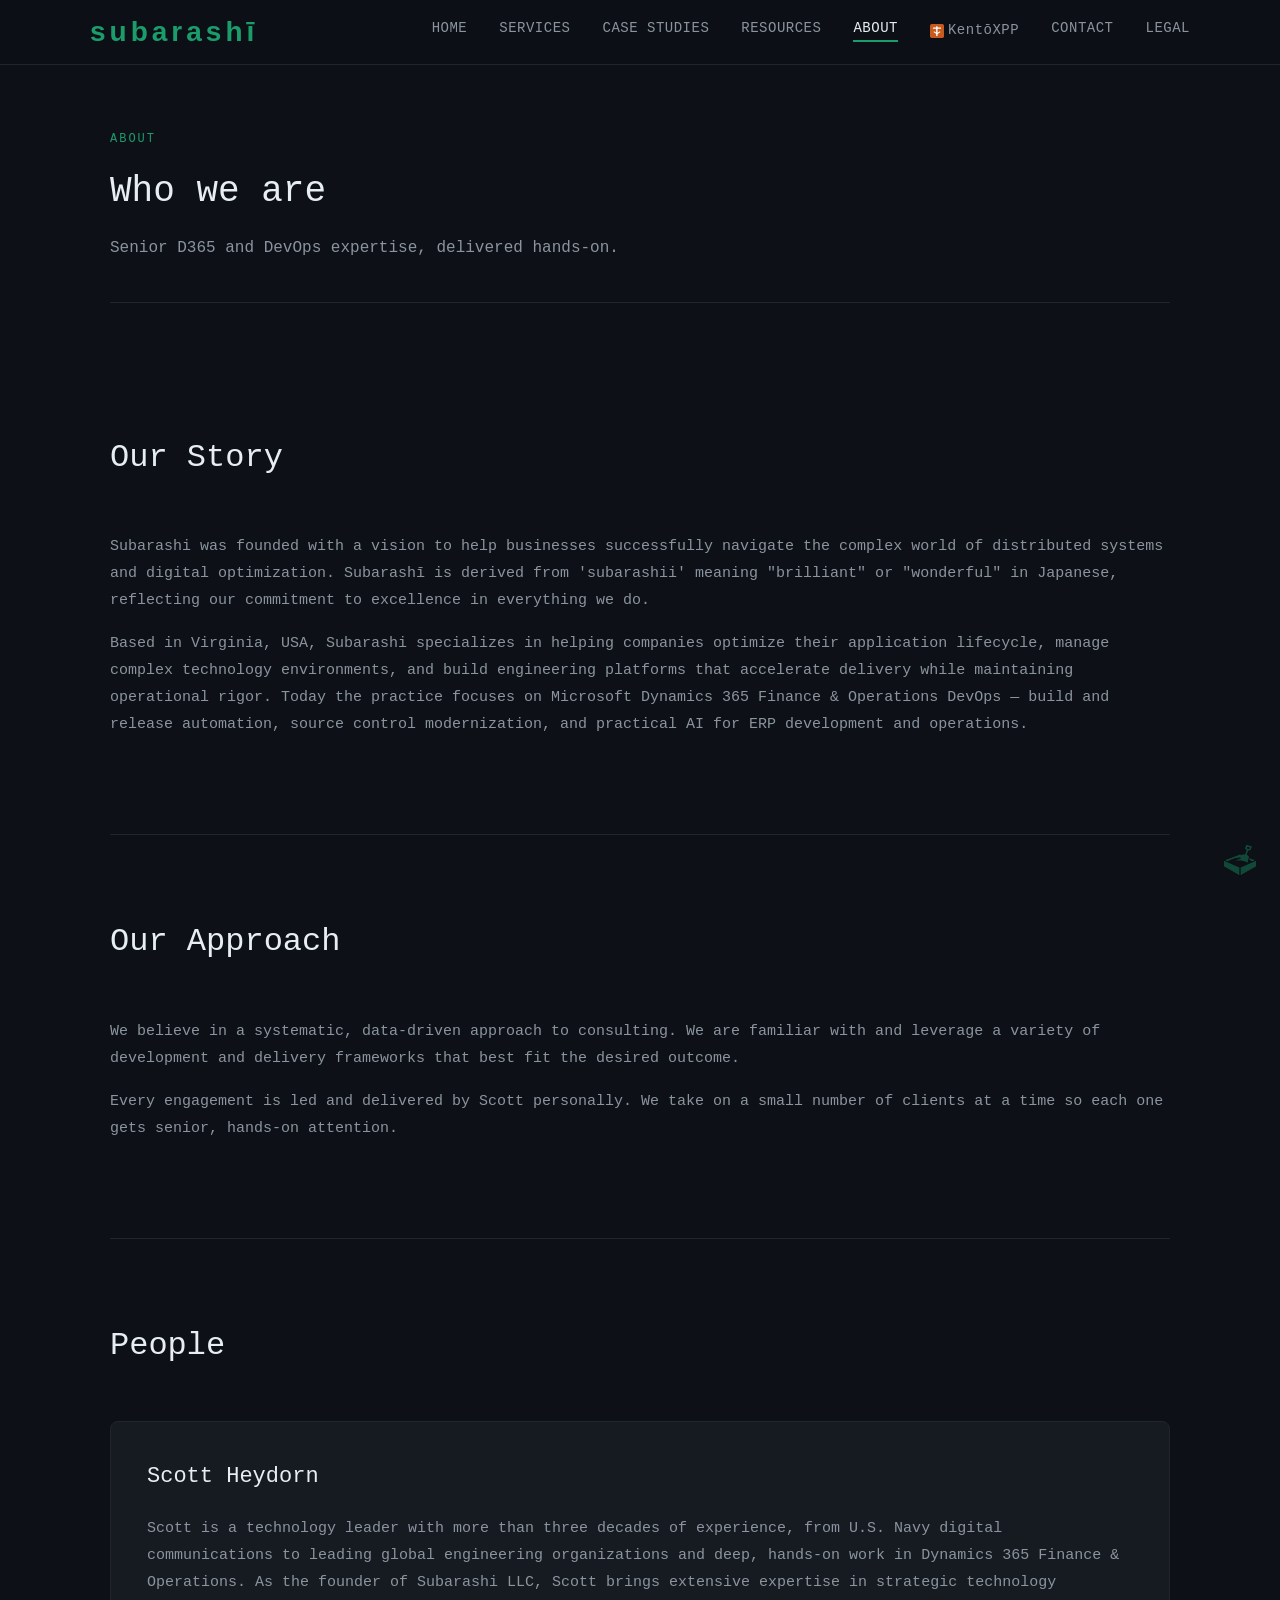
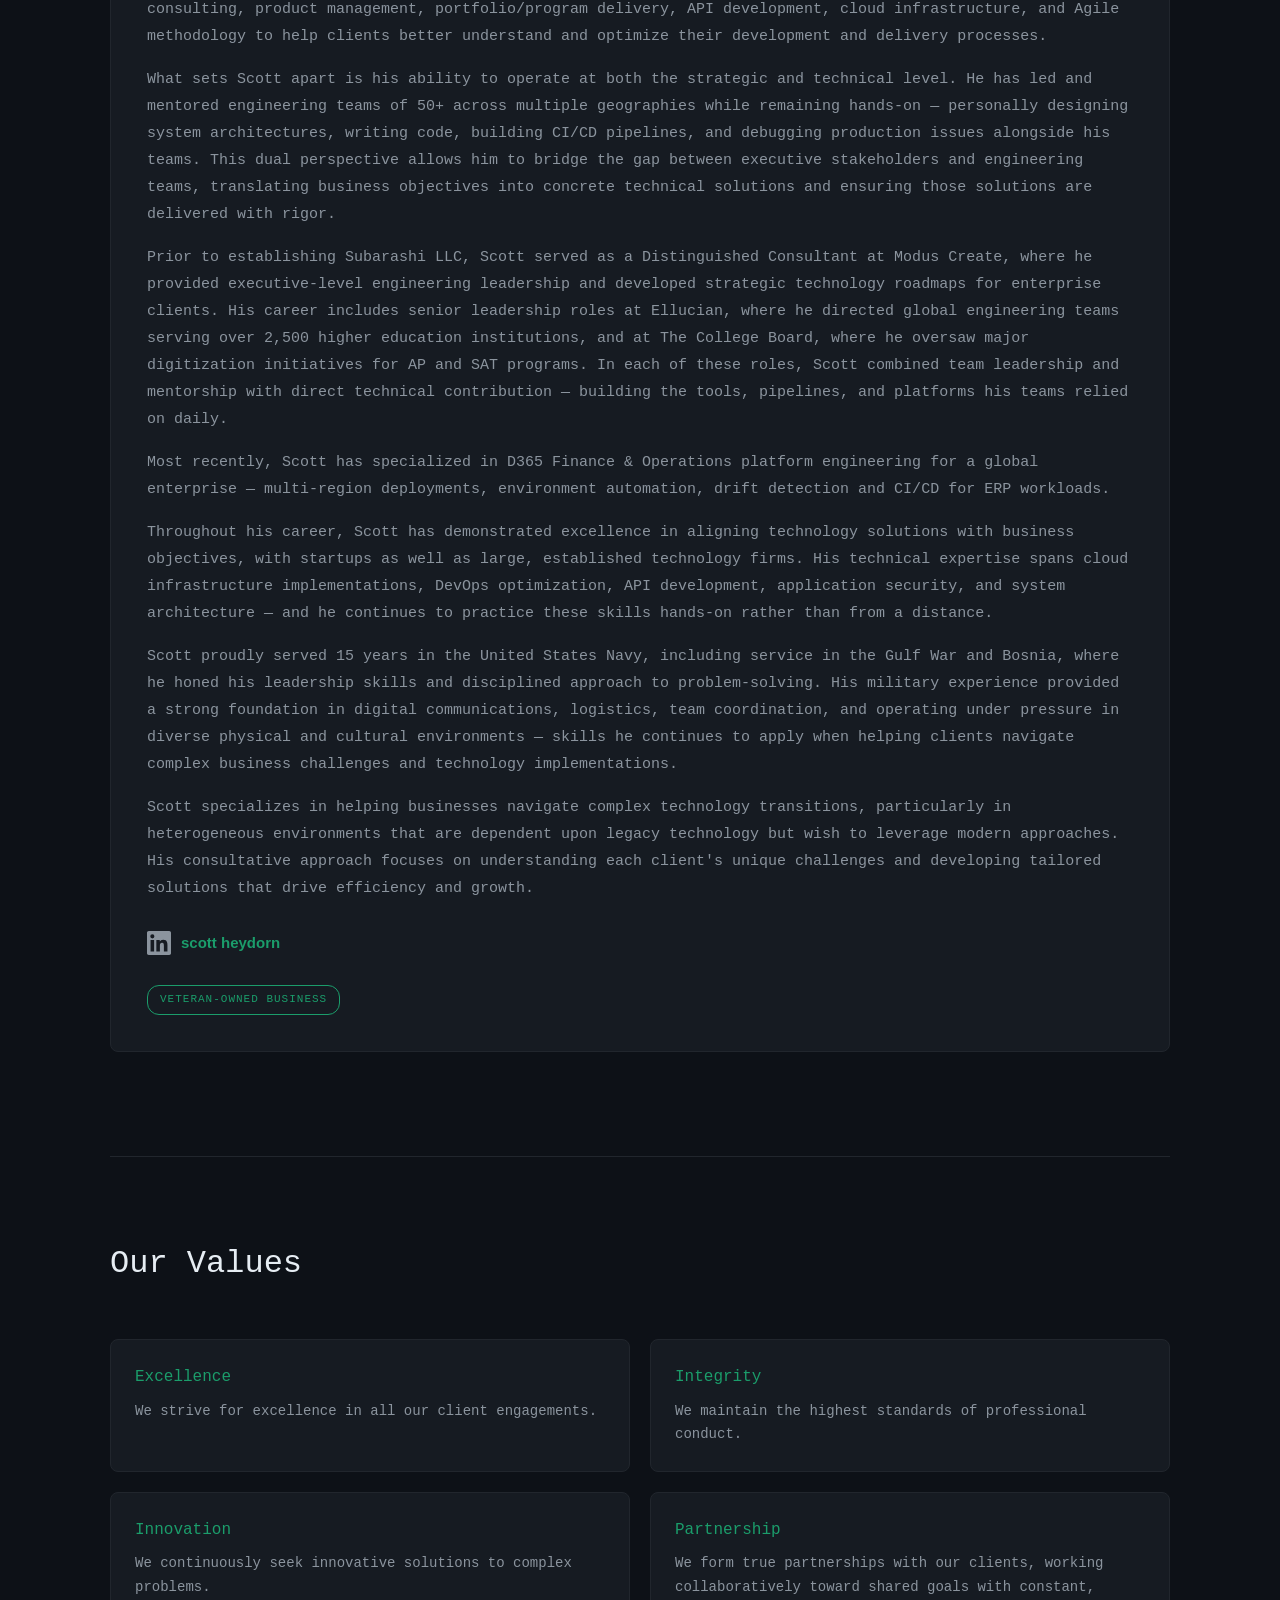
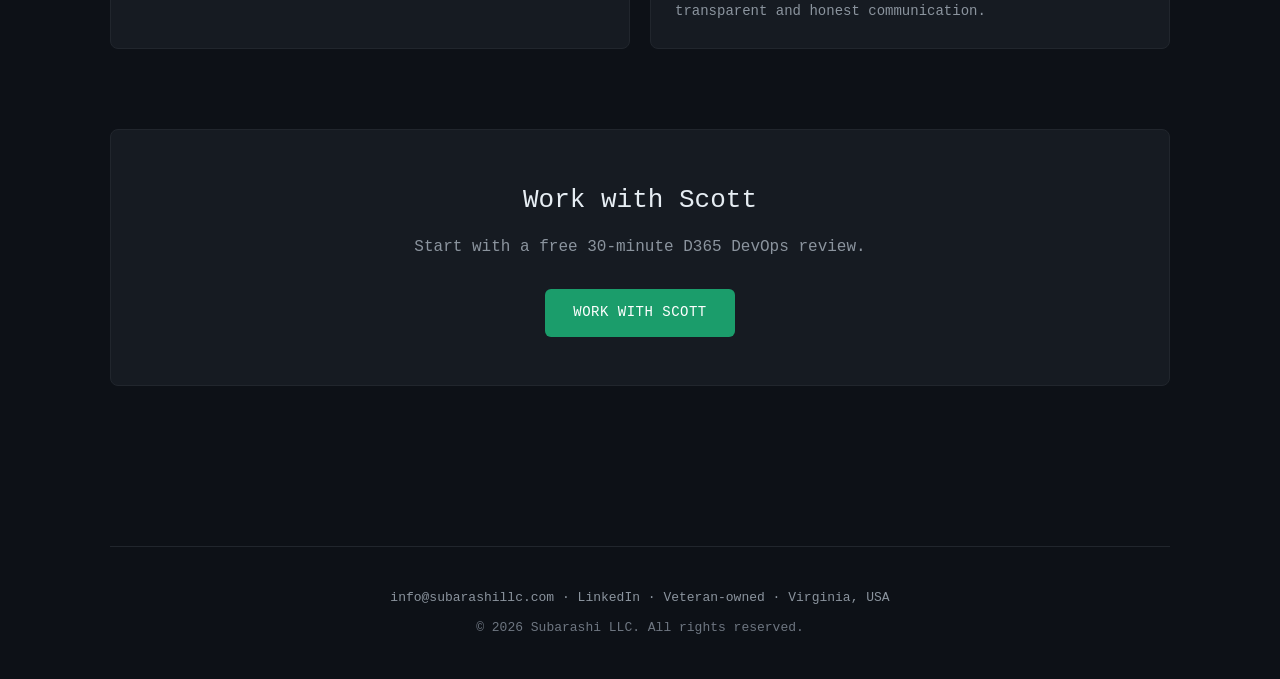
==== commit 7be10b9a: "site: restore floating sandbox link and icon on public pages Re-adds the fixed bottom-right sandbox " ====
--- a/about.html
+++ b/about.html
@@ -164,5 +164,7 @@
         </footer>
     </div>
 
+
+    <a href="sandbox.html" class="sandbox-link" aria-label="Sandbox"></a>
 </body>
 </html>
--- a/styles/styles.css
+++ b/styles/styles.css
@@ -653,6 +653,25 @@
     color: #6e7681;
     font-size: 13px;
     margin: 0;
+}
+
+/* ===== Sandbox Link ===== */
+.sandbox-link {
+    position: fixed;
+    bottom: 24px;
+    right: 24px;
+    z-index: 9999;
+    width: 32px;
+    height: 32px;
+    opacity: 0.4;
+    transition: opacity 0.2s;
+    background-color: #1B9D6B;
+    -webkit-mask: url(../images/sandbox.png) center/contain no-repeat;
+    mask: url(../images/sandbox.png) center/contain no-repeat;
+}
+
+.sandbox-link:hover {
+    opacity: 0.8;
 }
 
 /* ===== Sandbox Project Content ===== */
